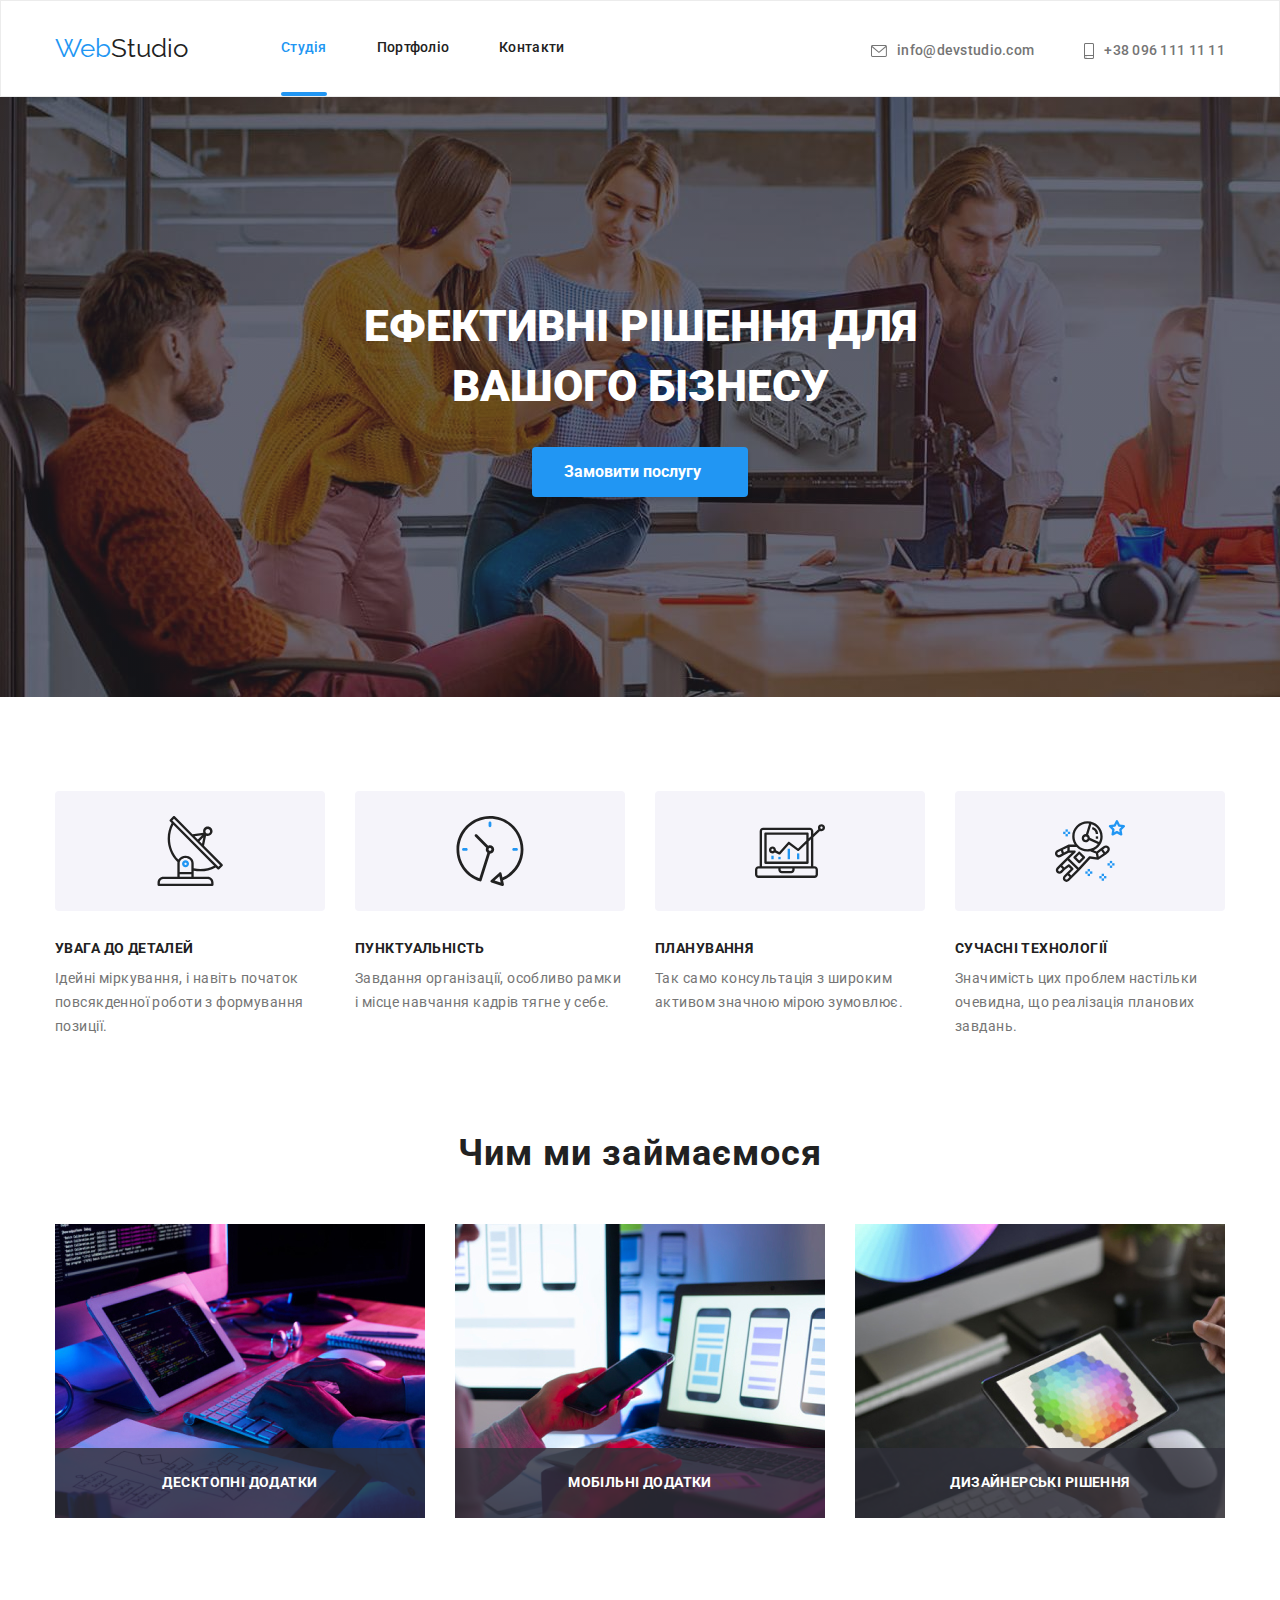
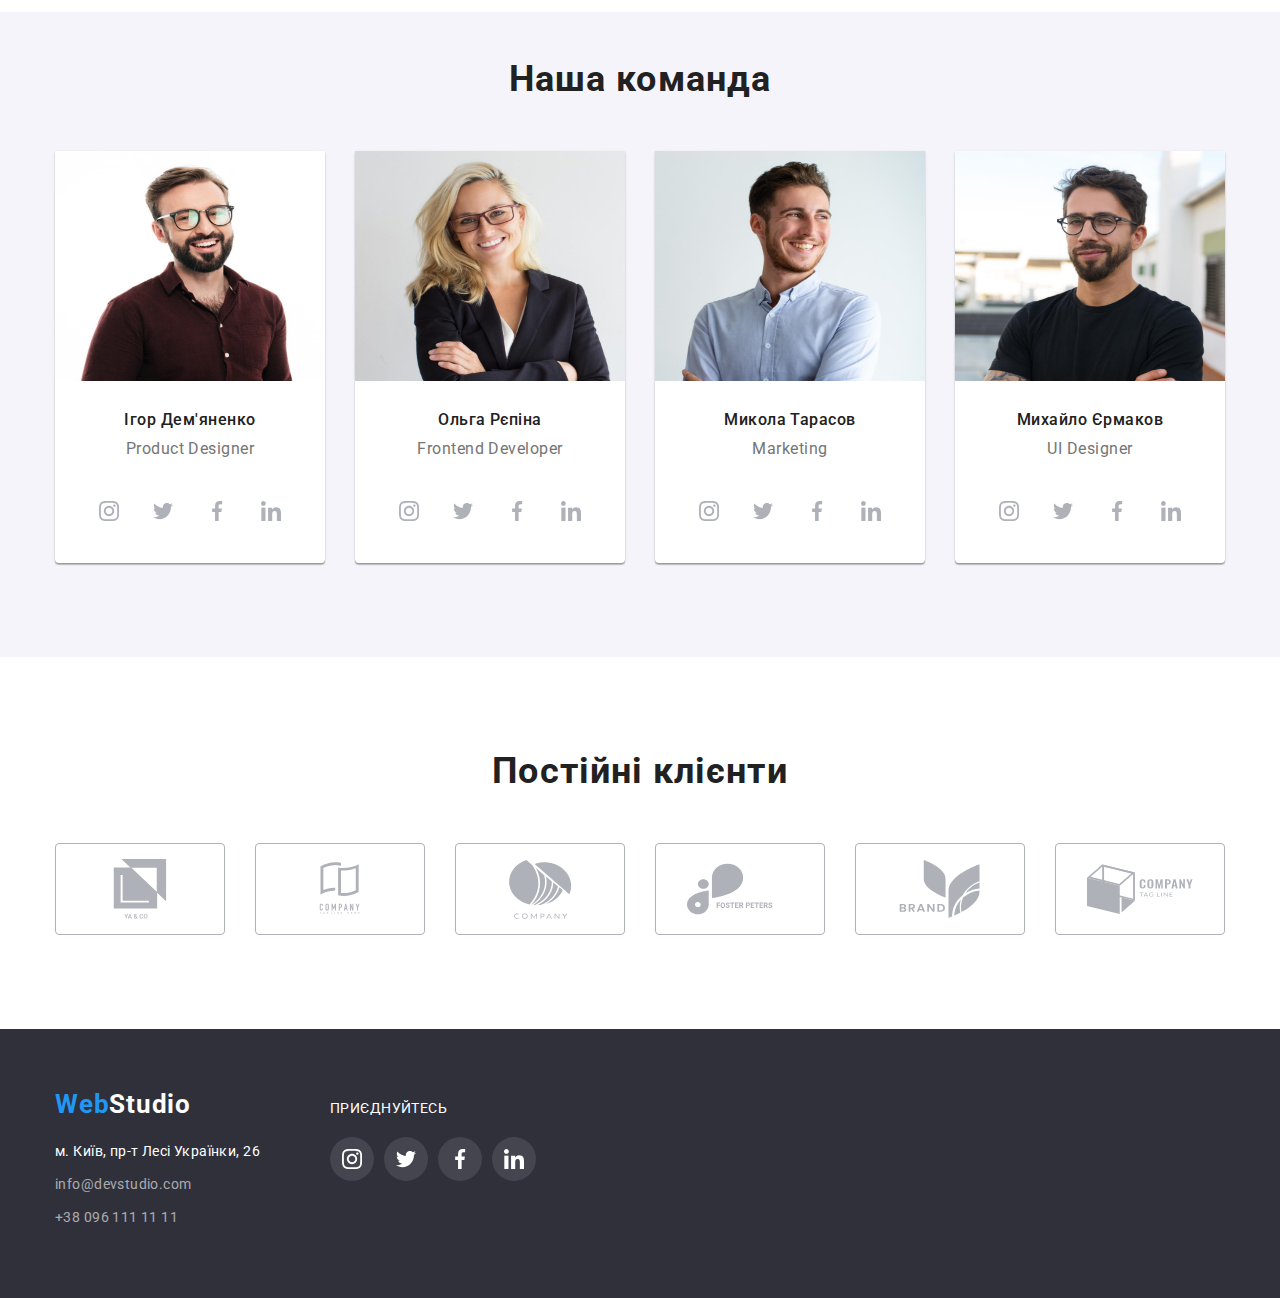
==== index.html @ 18c57424 "зробила початкову розмітку" ====
<!DOCTYPE html>
<html lang="uk">

<head>
    <meta charset="UTF-8">
    <meta http-equiv="X-UA-Compatible" content="IE=edge">
    <meta name="viewport" content="width=device-width, initial-scale=1.0">
    <title>Document</title>
    <link rel="preconnect" href="https://fonts.googleapis.com">
    <link rel="preconnect" href="https://fonts.gstatic.com" crossorigin>
    <link
        href="https://fonts.googleapis.com/css2?family=Montserrat:wght@400;700&family=Raleway:wght@700&family=Roboto:wght@400;500;700;900&display=swap"
        rel="stylesheet">
    <link rel="stylesheet" href="https://cdn.jsdelivr.net/npm/modern-normalize@1.1.0/modern-normalize.min.css">
    <link rel="stylesheet" href="./css/styles.css">
</head>

<body class="body">
    <header class="page-header">
        <div class="container page-header-container">
            <nav class="page-navigation">
                <a href="./index.html" class="logo cursor"><span class="web">Web</span><span
                        class="studio">Studio</span></a>
                <ul class="site-nav list">
                    <li><a href="" class="active">Студія</a></li>
                    <li><a href="./portfolio.html" class="nav-text">Портфоліо</a></li>
                    <li><a href="" class="nav-text">Контакти</a></li>
                </ul>
            </nav>

            <ul class="page-header-contact list">
                <li><a class="mail-header" href="mailto:info@devstudio.com">
                        <svg class="header-mail-icon" width="16" height="12">
                            <use href="./img/icons.svg#icon-envelope"></use>
                        </svg>
                        info@devstudio.com</a></li>
                <li><a class="tel-header" href="tel:+380961111111">
                        <svg class="header-tel-icon" width="10" height="16">
                            <use href="./img/icons.svg#icon-smartphone"></use>
                        </svg>
                        +38 096 111 11 11</a></li>
            </ul>
        </div>
    </header>

    <main>
        <!--Герой-->
        <section class="hero">
            <div class="container">
                <h1 class="hero-title">ЕФЕКТИВНІ РІШЕННЯ ДЛЯ ВАШОГО БІЗНЕСУ</h1>
                <button type="button" data-modal-open class="button-primery cursor">Замовити послугу</button>
            </div>
        </section>

        <!--Наші переваги, опис-->
        <section class="our-power section">
            <div class="container">
                <!--Прихований заголовок наші переваги-->
                <h2 hidden>Наші переваги</h2>
                <ul class="our-power-list list">
                    <li class="our-power-item">
                        <div class="our-power-icon-box">
                            <!--додати флекс та джистіфай і елайн зі значенням центр-->
                            <svg class="our-power-icon-svg" width="70" height="70">
                                <use href="./img/icons.svg#icon-antenna"></use>
                            </svg>
                        </div>
                        <h3 class="our-power-title">УВАГА ДО ДЕТАЛЕЙ</h3>
                        <p class="our-power-text">Ідейні міркування, і навіть початок повсякденної роботи з формування
                            позиції.</p>
                    </li>

                    <li class="our-power-item">
                        <div class="our-power-icon-box">
                            <svg class="our-power-icon-svg" width="70" height="70">
                                <use href="./img/icons.svg#icon-clock"></use>
                            </svg>
                        </div>
                        <h3 class="our-power-title">ПУНКТУАЛЬНІСТЬ</h3>
                        <p class="our-power-text">Завдання організації, особливо рамки і місце навчання кадрів тягне у
                            себе.</p>
                    </li>

                    <li class="our-power-item">
                        <div class="our-power-icon-box">
                            <svg class="our-power-icon-svg" width="70" height="70">
                                <use href="./img/icons.svg#icon-diagram"></use>
                            </svg>
                        </div>
                        <h3 class="our-power-title">ПЛАНУВАННЯ</h3>
                        <p class="our-power-text">Так само консультація з широким активом значною мірою зумовлює.</p>
                    </li>

                    <li class="our-power-item">
                        <div class="our-power-icon-box">
                            <svg class="our-power-icon-svg" width="70" height="70">
                                <use href="./img/icons.svg#icon-astronaut"></use>
                            </svg>
                        </div>
                        <h3 class="our-power-title">СУЧАСНІ ТЕХНОЛОГІЇ</h3>
                        <p class="our-power-text">Значимість цих проблем настільки очевидна, що реалізація планових
                            завдань.</p>
                    </li>
                </ul>
            </div>
        </section>

        <!--Чим ми займаємося-->
        <section class="whot-we-do section ">
            <div class="container">
                <h2 class="whot-we-do-title">Чим ми займаємося</h2>
                <ul class="whot-we-do-list list">

                    <li class="whot-we-do-item">
                        <div class="whot-we-do-overlay-relative">
                            <img src="./img/img-comp.jpg" alt="working-his-desk-office" width="370">
                            <div class="whot-we-do-overlay">
                                <p class="whot-we-do-overlay-text">Десктопні додатки</p>
                            </div>
                        </div>
                    </li>


                    <li class="whot-we-do-item">
                        <div class="whot-we-do-overlay-relative">
                            <img src="./img/img-mobil.jpg" alt="working-interface-mobile-phones" width="370">
                            <div class="whot-we-do-overlay">
                                <p class="whot-we-do-overlay-text">Мобільні додатки</p>
                            </div>
                        </div>
                    </li>

                    <li class="whot-we-do-item">
                        <div class="whot-we-do-overlay-relative">
                            <img src="./img/img-tab.jpg" alt="colour-selection-graphic-tablet" width="370">
                            <div class="whot-we-do-overlay">
                                <p class="whot-we-do-overlay-text">Дизайнерські рішення</p>
                            </div>
                        </div>
                    </li>
                </ul>
            </div>
        </section>

        <!--Наша команда-->
        <section class="our-team section ">
            <div class="container">
                <h2 class="our-team-title">Наша команда</h2>
                <ul class="our-team-list list">
                    <li class="our-team-item">
                        <div class="our-team-border">
                            <img class="our-team-photo" src="./img/ighorD.jpg" alt="Ігор Дем'яненко" width="270"
                                height="260">
                            <h3 class="our-team-name">Ігор Дем'яненко</h3>
                            <p class="our-team-text">Product Designer</p>

                            <ul class="socisl-list list">
                                <li class="social-list-item">
                                    <a href="#" class="social-list-link">
                                        <svg class="social-list-icon" width="20" height="20">
                                            <use href="./img/icons.svg#icon-instagram"></use>
                                        </svg>
                                    </a>
                                </li>

                                <li class="social-list-item">
                                    <a href="#" class="social-list-link">
                                        <svg class="social-list-icon" width="20" height="20">
                                            <use href="./img/icons.svg#icon-twitter"></use>
                                        </svg>
                                    </a>
                                </li>

                                <li class="social-list-item">
                                    <a href="#" class="social-list-link">
                                        <svg class="social-list-icon" width="20" height="20">
                                            <use href="./img/icons.svg#icon-facebook"></use>
                                        </svg>
                                    </a>
                                </li>
                                <li class="social-list-item">
                                    <a href="#" class="social-list-link">
                                        <svg class="social-list-icon" width="20" height="20">
                                            <use href="./img/icons.svg#icon-linkedin"></use>
                                        </svg>
                                    </a>
                                </li>
                            </ul>
                        </div>
                    </li>

                    <li class="our-team-item">
                        <div class="our-team-border">
                            <img class="our-team-photo" src="./img/olgaR.jpg" alt="Ольга Рєпіна" width="270"
                                height="260">
                            <h3 class="our-team-name">Ольга Рєпіна</h3>
                            <p class="our-team-text">Frontend Developer</p>
                            <ul class="socisl-list list">
                                <li class="social-list-item">
                                    <a href="#" class="social-list-link">
                                        <svg class="social-list-icon" width="20" height="20">
                                            <use href="./img/icons.svg#icon-instagram"></use>
                                        </svg>
                                    </a>
                                </li>

                                <li class="social-list-item">
                                    <a href="#" class="social-list-link">
                                        <svg class="social-list-icon" width="20" height="20">
                                            <use href="./img/icons.svg#icon-twitter"></use>
                                        </svg>
                                    </a>
                                </li>

                                <li class="social-list-item">
                                    <a href="#" class="social-list-link">
                                        <svg class="social-list-icon" width="20" height="20">
                                            <use href="./img/icons.svg#icon-facebook"></use>
                                        </svg>
                                    </a>
                                </li>
                                <li class="social-list-item">
                                    <a href="#" class="social-list-link">
                                        <svg class="social-list-icon" width="20" height="20">
                                            <use href="./img/icons.svg#icon-linkedin"></use>
                                        </svg>
                                    </a>
                                </li>
                            </ul>
                        </div>
                    </li>

                    <li class="our-team-item">
                        <div class="our-team-border">
                            <img class="our-team-photo" src="./img/mykolaT.jpg" alt="Микола Тарасов" width="270"
                                height="260">
                            <h3 class="our-team-name">Микола Тарасов</h3>
                            <p class="our-team-text">Marketing</p>
                            <ul class="socisl-list list">
                                <li class="social-list-item">
                                    <a href="#" class="social-list-link">
                                        <svg class="social-list-icon" width="20" height="20">
                                            <use href="./img/icons.svg#icon-instagram"></use>
                                        </svg>
                                    </a>
                                </li>

                                <li class="social-list-item">
                                    <a href="#" class="social-list-link">
                                        <svg class="social-list-icon" width="20" height="20">
                                            <use href="./img/icons.svg#icon-twitter"></use>
                                        </svg>
                                    </a>
                                </li>

                                <li class="social-list-item">
                                    <a href="#" class="social-list-link">
                                        <svg class="social-list-icon" width="20" height="20">
                                            <use href="./img/icons.svg#icon-facebook"></use>
                                        </svg>
                                    </a>
                                </li>
                                <li class="social-list-item">
                                    <a href="#" class="social-list-link">
                                        <svg class="social-list-icon" width="20" height="20">
                                            <use href="./img/icons.svg#icon-linkedin"></use>
                                        </svg>
                                    </a>
                                </li>
                            </ul>
                        </div>
                    </li>

                    <li class="our-team-item">
                        <div class="our-team-border">
                            <img class="our-team-photo" src="./img/mykhayloE.jpg" alt="Михайло Єрмаков" width="270"
                                height="260">
                            <h3 class="our-team-name">Михайло Єрмаков</h3>
                            <p class="our-team-text">UI Designer</p>
                            <ul class="socisl-list list">
                                <li class="social-list-item">
                                    <a href="#" class="social-list-link">
                                        <svg class="social-list-icon" width="20" height="20">
                                            <use href="./img/icons.svg#icon-instagram"></use>
                                        </svg>
                                    </a>
                                </li>

                                <li class="social-list-item">
                                    <a href="#" class="social-list-link">
                                        <svg class="social-list-icon" width="20" height="20">
                                            <use href="./img/icons.svg#icon-twitter"></use>
                                        </svg>
                                    </a>
                                </li>

                                <li class="social-list-item">
                                    <a href="#" class="social-list-link">
                                        <svg class="social-list-icon" width="20" height="20">
                                            <use href="./img/icons.svg#icon-facebook"></use>
                                        </svg>
                                    </a>
                                </li>
                                <li class="social-list-item">
                                    <a href="#" class="social-list-link">
                                        <svg class="social-list-icon" width="20" height="20">
                                            <use href="./img/icons.svg#icon-linkedin"></use>
                                        </svg>
                                    </a>
                                </li>
                            </ul>
                        </div>
                    </li>
                </ul>
            </div>
        </section>

        <!-- Постійні клієнти -->
        <section class="our-client section ">
            <div class="container our-client-container">
                <h2 class="client-title">Постійні клієнти</h2>
                <ul class="client-list list">

                    <li class="client-list-link">

                        <a href="#" class="client-link">
                            <svg class="client-icon" width="106" height="60">
                                <use href="./img/icons.svg#icon-company-one"></use>
                            </svg>
                        </a>

                    </li>

                    <li class="client-list-link">

                        <a href="#" class="client-link">
                            <svg class="client-icon" width="106" height="60">
                                <use href="./img/icons.svg#icon-company-two"></use>
                            </svg>
                        </a>

                    </li>

                    <li class="client-list-link">

                        <a href="#" class="client-link">
                            <svg class="client-icon" width="106" height="60">
                                <use href="./img/icons.svg#icon-company-three"></use>
                            </svg>
                        </a>

                    </li>

                    <li class="client-list-link">

                        <a href="#" class="client-link">
                            <svg class="client-icon" width="106" height="60">
                                <use href="./img/icons.svg#icon-company-four"></use>
                            </svg>
                        </a>

                    </li>

                    <li class="client-list-link">

                        <a href="#" class="client-link">
                            <svg class="client-icon" width="106" height="60">
                                <use href="./img/icons.svg#icon-company-five"></use>
                            </svg>
                        </a>

                    </li>

                    <li class="client-list-link">

                        <a href="#" class="client-link">
                            <svg class="client-icon" width="106" height="60">
                                <use href="./img/icons.svg#icon-company-six"></use>
                            </svg>
                        </a>

                    </li>

                </ul>

            </div>
        </section>
    </main>


    <footer class="footer">
        <div class="footer-space container">
            <div class="footer-container">
                <a href="./index.html" class="logo-footer"><span class="web-footer">Web</span><span
                        class="studio-footer">Studio</span></a>
                <address class="address">
                    <ul class="list">
                        <li class="address-space"><a href="map" target="_blank" rel="noopener noreferrer"
                                class="white-address">м. Київ, пр-т Лесі
                                Українки, 26</a></li>
                        <li class="address-space"><a href="mailto:info@devstudio.com"
                                class="white-cont">info@devstudio.com</a></li>
                        <li class="address-space"><a href="tel:+380961111111" class="white-cont">+38 096 111 11 11</a>
                        </li>
                    </ul>
                </address>
            </div>

            <div class="footer-social-list-icon">
                <h2 class="footer-social-list-title">ПРИЄДНУЙТЕСЬ</h2>
                <ul class="socisl-list list">
                    <li class="social-list-item">
                        <a href="#" class="footer-social-list-link">
                            <svg class="footer-social-icon" width="20" height="20">
                                <use href="./img/icons.svg#icon-instagram"></use>
                            </svg>
                        </a>
                    </li>

                    <li class="social-list-item">
                        <a href="#" class="footer-social-list-link">
                            <svg class="footer-social-icon" width="20" height="20">
                                <use href="./img/icons.svg#icon-twitter"></use>
                            </svg>
                        </a>
                    </li>

                    <li class="social-list-item">
                        <a href="#" class="footer-social-list-link">
                            <svg class="footer-social-icon" width="20" height="20">
                                <use href="./img/icons.svg#icon-facebook"></use>
                            </svg>
                        </a>
                    </li>
                    <li class="social-list-item">
                        <a href="#" class="footer-social-list-link">
                            <svg class="footer-social-icon" width="20" height="20">
                                <use href="./img/icons.svg#icon-linkedin"></use>
                            </svg>
                        </a>
                    </li>
                </ul>
            </div>
        </div>
    </footer>

    <div class="backdrop is-hidden" data-modal>
        <div class="modal">
            <button type="button" class="modal-close-btn" data-modal-close>
                <svg class="modal-close-icon" width="18" height="18">
                    <use href="./img/icons.svg#icon-close"></use>
                </svg>
            </button>
        </div>
    </div>


    <script src="./js/modal.js"></script>

</body>
</html>
---- css/styles.css ----
:root {
    --primary-text-color: #212121;
    --title-text-color: #757575;
    --accent-color: #2196F3;
    --white-text: #FFFFFF;
    --white-fog: rgba(255, 255, 255, 0.6);
    --button-background: #F5F4FA;
}

.body {
    font-family: 'Roboto', 'Verdana', 'Geneva', 'Tahoma', sans-serif;
    color: var(--primary-text-color);
    margin: 0;
}

/* ======== обнулення ======== */
.link {
    text-decoration: none;
}

.list {
    list-style-type: none;
}

.visually-hidden {
    position: absolute;
    width: 1px;
    height: 1px;
    margin: -1px;
    border: 0;
    padding: 0;
    white-space: nowrap;
    clip-path: inset(100%);
    clip: rect(0 0 0 0);
    overflow: hidden;
}

h1,
h2,
h3,
h4,
h5,
h6,
p {
    margin-top: 0;
    margin-bottom: 0;
}

ul,
ol {
    margin-top: 0;
    margin-bottom: 0;
    padding-left: 0;
}

img {
    display: block;
}

button {
    cursor: pointer;
}

.section {
    padding-top: 94px;
    padding-bottom: 94px;
}

.container {
    width: 1200px;
    padding-left: 15px;
    padding-right: 15px;
    margin-left: auto;
    margin-right: auto;
}


/* ============ ШАПКА, header ============*/

.page-header {
    padding-top: 32px;
    padding-bottom: 32px;
    border: 1px solid #ECECEC
}

.page-header-container {
    display: flex;
    align-items: baseline;
    gap: 30px;
    flex-wrap: wrap;
    flex-basis: calc((100% - 2 * 30) / 3);
}

.page-navigation {
    display: flex;
    align-items: center;
    column-gap: 93px;
}


.logo {
    color: #2196F3;
    font-family: Raleway, bold;
    font-size: 26px;
    line-height: 1.19;
    text-decoration: none;
}

.web {
    color: #2196F3;
}

.studio {
    color: #212121;
}

.site-nav {
    display: flex;
    color: aqua;
    font-style: normal;
    text-decoration: none;
    font-weight: 500;
    font-size: 14px;
    line-height: 1.14;
    letter-spacing: 0.02em;
    column-gap: 50px;
}


.nav-text {
    color: var(--primary-text-color);
    font-style: normal;
    text-decoration: none;
    font-weight: 500;
    font-size: 14px;
    line-height: 1.14;
    letter-spacing: 0.02em;

    transition-property: color;
    transition-duration: 250ms;
    transition-timing-function: cubic-bezier(0.4, 0, 0.2, 1);
    transition-delay: 250ms;
}

.active {
    display: block;
    position: relative;
    color: var(--accent-color);
    font-style: normal;
    text-decoration: none;
    font-weight: 500;
    font-size: 14px;
    line-height: 1.14;
    letter-spacing: 0.02em;
}

.active::after {
    content: '';
    position: absolute;
    display: block;
    width: 100%;
    height: 4px;
    background-color: var(--accent-color);
    border-radius: 2px;
    top: 52px;
    left: 0px;
}

.nav-text:hover {
    color: var(--accent-color);
}

.nav-text:focus {
    color: var(--accent-color);
}

.page-header-contact {
    display: flex;
    align-items: center;
    margin-left: auto;
}

.header-mail-icon {
    fill: #757575;
    margin-right: 10px;

    transition-property: fill;
    transition-duration: 250ms;
    transition-timing-function: cubic-bezier(0.4, 0, 0.2, 1);
    transition-delay: 250ms;
}

.mail-header:hover .header-mail-icon {
    fill: var(--accent-color);
    color: var(--accent-color);
}

.mail-header:focus .header-mail-icon {
    fill: var(--accent-color);
    color: var(--accent-color);
}

.mail-header {
    display: flex;
    justify-content: center;
    align-items: center;
    color: var(--title-text-color);
    text-align: center;
    font-style: normal;
    text-decoration: none;
    font-weight: 500;
    font-size: 14px;
    line-height: 1.14;
    letter-spacing: 0.02em;
    margin-right: 50px;

    transition-property: color;
    transition-duration: 250ms;
    transition-timing-function: cubic-bezier(0.4, 0, 0.2, 1);
    transition-delay: 250ms;
}

.mail-header:hover {
    color: var(--accent-color);
}

.mail-header:focus {
    color: var(--accent-color);
}

.header-tel-icon {
    fill: #757575;
    margin-right: 10px;

    transition-property: fill;
    transition-duration: 250ms;
    transition-timing-function: cubic-bezier(0.4, 0, 0.2, 1);
    transition-delay: 250ms;
}

.tel-header:hover .header-tel-icon {
    fill: var(--accent-color);
    color: var(--accent-color);
}

.tel-header:focus .header-tel-icon {
    fill: var(--accent-color);
    color: var(--accent-color);
}

.header-tel-icon:hover {
    fill: var(--accent-color);
}

.header-tel-icon:focus {
    fill: var(--accent-color);
}

.tel-header {
    display: flex;
    justify-content: center;
    align-items: center;
    color: var(--title-text-color);
    font-style: normal;
    text-decoration: none;
    font-weight: 500;
    font-size: 14px;
    line-height: 1.14;
    letter-spacing: 0.02em;

    transition-property: color;
    transition-duration: 250ms;
    transition-timing-function: cubic-bezier(0.4, 0, 0.2, 1);
    transition-delay: 250ms;
}

.tel-header:hover {
    color: var(--accent-color);
}

.tel-header:focus {
    color: var(--accent-color);
}

.cursor {
    cursor: pointer;
}

/*============ ГЕРОЙ ============*/

.hero {
    background-color: #C4C4C4;
    background-image: linear-gradient(rgba(47, 48, 58, 0.4), rgba(47, 48, 58, 0.4)), url(../img/hero-img.jpg);
    background-repeat: no-repeat;
    background-size: cover;
    max-width: 1600px;
    height: 600px;
    margin: 0 auto;
    padding-top: 200px;
    padding-bottom: 200px;
}

.hero-title {
    width: 696px;
    margin-left: auto;
    margin-right: auto;
    margin-bottom: 30px;
    font-weight: 900;
    font-size: 44px;
    line-height: 1.36;
    text-align: center;
    color: #FFFFFF;
}

.button-primery {
    font-family: 'Roboto';
    font-style: normal;
    font-weight: 700;
    font-size: 16px;
    line-height: 1.87;
    display: flex;
    align-items: center;
    text-align: center;
    min-width: 216px;
    margin: 0 auto;
    padding: 10px 32px;
    border-radius: 4px;
    border: none;
    color: #FFFFFF;
    background: #2196F3;
    box-shadow: 0px 4px 4px rgba(0, 0, 0, 0.15);


    transition-property: background;
    transition-duration: 250ms;
    transition-timing-function: cubic-bezier(0.4, 0, 0.2, 1);
    transition-delay: 250ms;
}

.button-primery:hover {
    color: #FFFFFF;
    background: #188CE8;
}

.button-primery:focus {
    color: #FFFFFF;
    background: #188CE8;
}

/*============ НАШІ ПЕРЕВАГИ ============*/
.our-power {
    padding-bottom: 47px;
}

.our-power-list {
    display: flex;
    column-gap: 30px;
    /* flex-wrap: wrap;*/
}

.our-power-item {
    flex-basis: calc((100% - 3 * 30) / 4);
}

.our-power-icon-box {
    display: flex;
    width: 270px;
    height: 120px;
    background: #F5F4FA;
    border-radius: 4px;
    justify-content: center;
    align-items: center;
}

.our-power-title {
    font-weight: 700;
    font-size: 14px;
    line-height: 1.14;
    letter-spacing: 0.03em;
    text-transform: uppercase;
    color: var(--primary-text-color);
    margin-top: 30px;
    margin-bottom: 10px;
}

.our-power-text {
    color: var(--title-text-color);
    font-weight: 400;
    font-size: 14px;
    line-height: 1.71;
    letter-spacing: 0.03em;
}


/* ============ WHOT-WE-DO ============*/
.whot-we-do {
    padding-top: 47px;
}

.h2 {
    font-weight: 700;
    font-size: 36px;
    line-height: 1.16;
    text-align: center;
    letter-spacing: 0.03em;
}

.h3 {
    font-weight: 500;
    font-size: 14px;
    line-height: 1.14;
    letter-spacing: 0.03em;
    text-transform: uppercase;
}

.whot-we-do-title {
    font-weight: 700;
    font-size: 36px;
    line-height: 1.16;
    text-align: center;
    letter-spacing: 0.03em;
    margin-bottom: 50px;
    color: var(--primary-text-color);
}

.whot-we-do-list {
    display: flex;
    column-gap: 30px;
}

.whot-we-do-item {
    flex-basis: calc((100% - 2 * 30) / 3);
}

.whot-we-do-overlay-relative {
    position: relative;
}

.whot-we-do-overlay {
    position: absolute;
    height: 70px;
    width: 370px;
    bottom: 0;
    left: 0;
    background: rgba(47, 48, 58, 0.8);
}

.whot-we-do-overlay-text {
    font-weight: 700;
    font-size: 14px;
    line-height: 1.14;
    text-align: center;
    letter-spacing: 0.03em;
    text-transform: uppercase;
    color: #FFFFFF;
    padding-top: 27px;
}

/*============ НАША КОМАНДА ============*/

.our-team {
    background: #F5F4FA;
    padding-top: 47px;
}

.our-team-title {
    font-weight: 700;
    font-size: 36px;
    line-height: 1.16;
    text-align: center;
    letter-spacing: 0.03em;
    color: var(--primary-text-color);
    margin-bottom: 50px;
}

.our-team-list {
    display: flex;
    column-gap: 30px;
}

.our-team-item {
    flex-basis: calc((100% - 3 * 30) /4);
}

.our-team-photo {
    padding-bottom: 30px;
}

.our-team-name {
    font-weight: 500;
    font-size: 16px;
    line-height: 1.18;
    text-align: center;
    letter-spacing: 0.03em;
    color: var(--primary-text-color);
    margin-bottom: 10px;
}

.our-team-text {
    font-weight: 400;
    font-size: 16px;
    line-height: 1.18;
    letter-spacing: 0.03em;
    text-align: center;
    color: var(--title-text-color);
    margin-bottom: 30px;
}


.our-team-border {
    background-color: #FFFFFF;
    box-shadow: 0px 1px 3px rgba(0, 0, 0, 0.12), 0px 1px 1px rgba(0, 0, 0, 0.14), 0px 2px 1px rgba(0, 0, 0, 0.2);
    border-radius: 0px 0px 4px 4px;
}

.socisl-list {
    display: flex;
    justify-content: center;
    column-gap: 10px;
    padding-bottom: 30px;
}

.social-list-link {
    display: flex;
    justify-content: center;
    align-items: center;
    width: 44px;
    height: 44px;
    border-radius: 50%;
    background: #FFFFFF;

    transition-property: background, fill;
    transition-duration: 250ms;
    transition-timing-function: cubic-bezier(0.4, 0, 0.2, 1);
    transition-delay: 250ms;
}

.social-list-icon {
    fill: #AFB1B8;

    transition-property: fill;
    transition-duration: 250ms;
    transition-timing-function: cubic-bezier(0.4, 0, 0.2, 1);
    transition-delay: 250ms;
}

.social-list-link:hover {
    background: #2196F3;
}

.social-list-link:focus {
    background: #2196F3;
}

.social-list-link:hover .social-list-icon {
    fill: #FFFFFF;
}

.social-list-link:focus .social-list-icon {
    fill: #FFFFFF;
}



/* ============ Постійні клієнти ============*/

.client-title {
    font-weight: 700;
    font-size: 36px;
    line-height: 1.16;
    text-align: center;
    letter-spacing: 0.03em;
    color: var(--primary-text-color);
    margin-bottom: 50px;
}

.client-list {
    display: flex;
    box-sizing: border-box;
    column-gap: 30px;
}

.client-link {
    display: flex;
    width: 170px;
    height: 92px;
    justify-content: center;
    align-items: center;
    border: 1px solid #AFB1B8;
    border-radius: 4px;

    transition-property: fill, border;
    transition-duration: 250ms;
    transition-timing-function: cubic-bezier(0.4, 0, 0.2, 1);
    transition-delay: 250ms;
}

.client-icon {
    fill: #AFB1B8;

    transition-property: fill;
    transition-duration: 250ms;
    transition-timing-function: cubic-bezier(0.4, 0, 0.2, 1);
    transition-delay: 250ms;
}

.client-link:hover .client-icon {
    fill: #2196F3;
}

.client-link:focus .client-icon {
    fill: #2196F3;
}

.client-link:hover {
    border: 1px solid #2196F3;
}

.client-link:focus {
    border: 1px solid #2196F3;
}


/*============FILTER в ПОРТФОЛІО============*/

.filter {
    padding-bottom: 47px;
}

.site-filter {
    margin-bottom: 50px;
    display: flex;
    column-gap: 8px;
    align-self: center;
    flex-basis: calc((100% - 4 * 8) / 5);
    justify-content: center;
}

/* .site-filter-item {
} */

.button-secondary {
    color: var(--primary-text-color);
    background: var(--button-background);
    font-weight: 500;
    font-size: 16px;
    line-height: 1.62;
    text-align: center;
    letter-spacing: 0.03em;
    display: block;
    min-width: 74px;
    padding-top: 6px;
    padding-bottom: 6px;
    padding-left: 22px;
    padding-right: 22px;
    border-radius: 4px;
    border: none;

    transition-property: color, background, box-shadow;
    transition-duration: 250ms;
    transition-timing-function: cubic-bezier(0.4, 0, 0.2, 1);
    transition-delay: 250ms;
}

.button-secondary:hover {
    color: #FFFFFF;
    background: #2196F3;
    box-shadow: 0px 3px 1px rgba(0, 0, 0, 0.1), 0px 1px 2px rgba(0, 0, 0, 0.08), 0px 2px 2px rgba(0, 0, 0, 0.12);
}

.button-secondary:focus {
    color: #FFFFFF;
    background: #2196F3;
    box-shadow: 0px 3px 1px rgba(0, 0, 0, 0.1), 0px 1px 2px rgba(0, 0, 0, 0.08), 0px 2px 2px rgba(0, 0, 0, 0.12);
}

/* ============WORK Портфоліо============*/
.work {
    display: flex;
    column-gap: 30px;
    flex-wrap: wrap;
    row-gap: 30px;
}

.work-item {
    flex-basis: calc((100% - 2 * 30) / 3);

    transition-property: box-shadow, transform;
    transition-duration: 250ms;
    transition-timing-function: cubic-bezier(0.4, 0, 0.2, 1);
    transition-delay: 250ms;
}


.work-item:hover {
    box-shadow: 0px 1px 1px rgba(0, 0, 0, 0.12), 0px 4px 4px rgba(0, 0, 0, 0.06), 1px 4px 6px rgba(0, 0, 0, 0.16);
}

.work-photo {
    margin-bottom: 0px;
}

.work-border {
    box-sizing: border-box;
    background: #FFFFFF;
    border: 1px solid #EEEEEE;
    border-top: none;
    padding-top: 20px;
    padding-bottom: 20px;
    padding-right: 24px;
    padding-left: 24px;
}

.work-title {
    font-weight: 700;
    font-size: 18px;
    line-height: 2;
    letter-spacing: 0.06em;
    margin-bottom: 4px;
    color: var(--primary-text-color);
}

.work-text {
    font-weight: 400;
    font-size: 16px;
    line-height: 1.88;
    letter-spacing: 0.03em;
    color: var(--title-text-color);
}

/* ============= МОДАЛЬНІ ВІКНА =============*/

.work-thumb {
    position: relative;
    overflow: hidden;
}

.work-overlay {
    position: absolute;
    height: 100%;
    width: 100%;
    top: 0;
    left: 0;
    background: rgba(33, 150, 243, 0.9);
    color: #FFFFFF;
    font-weight: 400;
    font-size: 18px;
    line-height: 1.56;
    letter-spacing: 0.03em;
    padding: 63px 24px;
    transform: translateY(100%);

    transition-property: transform;
    transition-duration: 250ms;
    transition-timing-function: cubic-bezier(0.4, 0, 0.2, 1);
    transition-delay: 250ms;
}

.project-link:hover .work-overlay {
    transform: translateY(0%);
}

.project-link:focus .work-overlay {
    transform: translateY(0%);
}


.work-overlay-text {}

/* ============ Футер ============*/

.footer {
    background: #2F303A;
    text-decoration: none;
    padding-top: 60px;
    padding-bottom: 60px;
}

.logo-footer {
    text-decoration: none;
}

.web-footer {
    color: #2196F3;
    font-weight: 700;
    font-size: 26px;
    line-height: 1.19;
    letter-spacing: 0.03em;
}

.studio-footer {
    color: #FFFFFF;
    font-weight: 700;
    font-size: 26px;
    line-height: 1.19;
    letter-spacing: 0.03em;
}

.address {
    font-style: normal;
    text-decoration: none;
    padding-top: 20px;

}

.address-space {
    margin-bottom: 9px;
}

.white-address {
    color: var(--white-text);
    font-family: 'Roboto';
    font-style: normal;
    font-weight: 400;
    font-size: 14px;
    line-height: 1.71;
    letter-spacing: 0.03em;
    text-decoration: none;

    transition-property: color;
    transition-duration: 250ms;
    transition-timing-function: cubic-bezier(0.4, 0, 0.2, 1);
    transition-delay: 250ms;
}

.white-address:hover {
    color: var(--accent-color);
}

.white-address:focus {
    color: var(--accent-color);
}

.white-cont {
    color: var(--white-fog);
    font-family: 'Roboto';
    font-style: normal;
    font-weight: 400;
    font-size: 14px;
    line-height: 1.71;
    letter-spacing: 0.03em;
    text-decoration: none;
    transition-property: color, transform;
    transition-duration: 250ms;
    transition-timing-function: cubic-bezier(0.4, 0, 0.2, 1);
    transition-delay: 250ms;
}

.white-cont:hover {
    color: var(--accent-color);
}

.white-cont:focus {
    color: var(--accent-color);
}

.footer-space {
    display: flex;
    align-items: baseline;
}

.footer-social-list-icon {
    display: block;
    align-items: center;
    margin-left: 70px;
}

.footer-social-list-title {
    font-family: 'Roboto';
    font-style: normal;
    font-weight: 400;
    font-size: 14px;
    line-height: 1.14;
    letter-spacing: 0.03em;
    text-decoration: none;
    color: #FFFFFF;
    margin-bottom: 20px;
}

.footer-social-list-link {
    display: flex;
    justify-content: center;
    align-items: center;
    width: 44px;
    height: 44px;
    border-radius: 50%;
    background: rgba(255, 255, 255, 0.1);

    transition-property: background, transform;
    transition-duration: 250ms;
    transition-timing-function: cubic-bezier(0.4, 0, 0.2, 1);
    transition-delay: 250ms;
}

.footer-social-list-link:hover {
    background: #2196F3;
}

.footer-social-list-link:focus {
    background: #2196F3;
}

.footer-social-icon {
    fill: #FFFFFF;
}

/*========МОДАЛЬНЕ ВІКНО=========*/
.backdrop {
    position: fixed;
    top: 0;
    left: 0;
    width: 100%;
    height: 100%;
    z-index: 1000;
    background: rgba(0, 0, 0, 0.2);
    transition: opacity 250ms cubic-bezier(0.4, 0, 0.2, 1), visibility 250ms cubic-bezier(0.4, 0, 0.2, 1);
}

.backdrop.is-hidden {
    opacity: 0;
    visibility: hidden;
    pointer-events: none;
}

.modal {
    position: absolute;
    width: 528px;
    height: 581px;
    left: 50%;
    top: 50%;
    transform: translate(-50%, -50%) scale(1);

    background: #FFFFFF;
    box-shadow: 0px 1px 3px rgba(0, 0, 0, 0.12), 0px 1px 1px rgba(0, 0, 0, 0.14), 0px 2px 1px rgba(0, 0, 0, 0.2);
    border-radius: 4px;

    transition-property: transform;
    transition-duration: 250ms;
    transition-timing-function: cubic-bezier(0.4, 0, 0.2, 1);
}

.backdrop.is-hidden .modal {
    transform: translate(-50%, -50%) scale(0);
}

.modal-close-btn {
    position: absolute;
    top: 8px;
    right: 8px;
    display: flex;
    justify-content: center;
    align-items: center;
    width: 40px;
    height: 40px;
    border-radius: 50%;
    background-color: transparent;
    border: 1px solid #cccccc;
    padding: 0;
}

.modal-close-icon {
    fill: #000000;
}
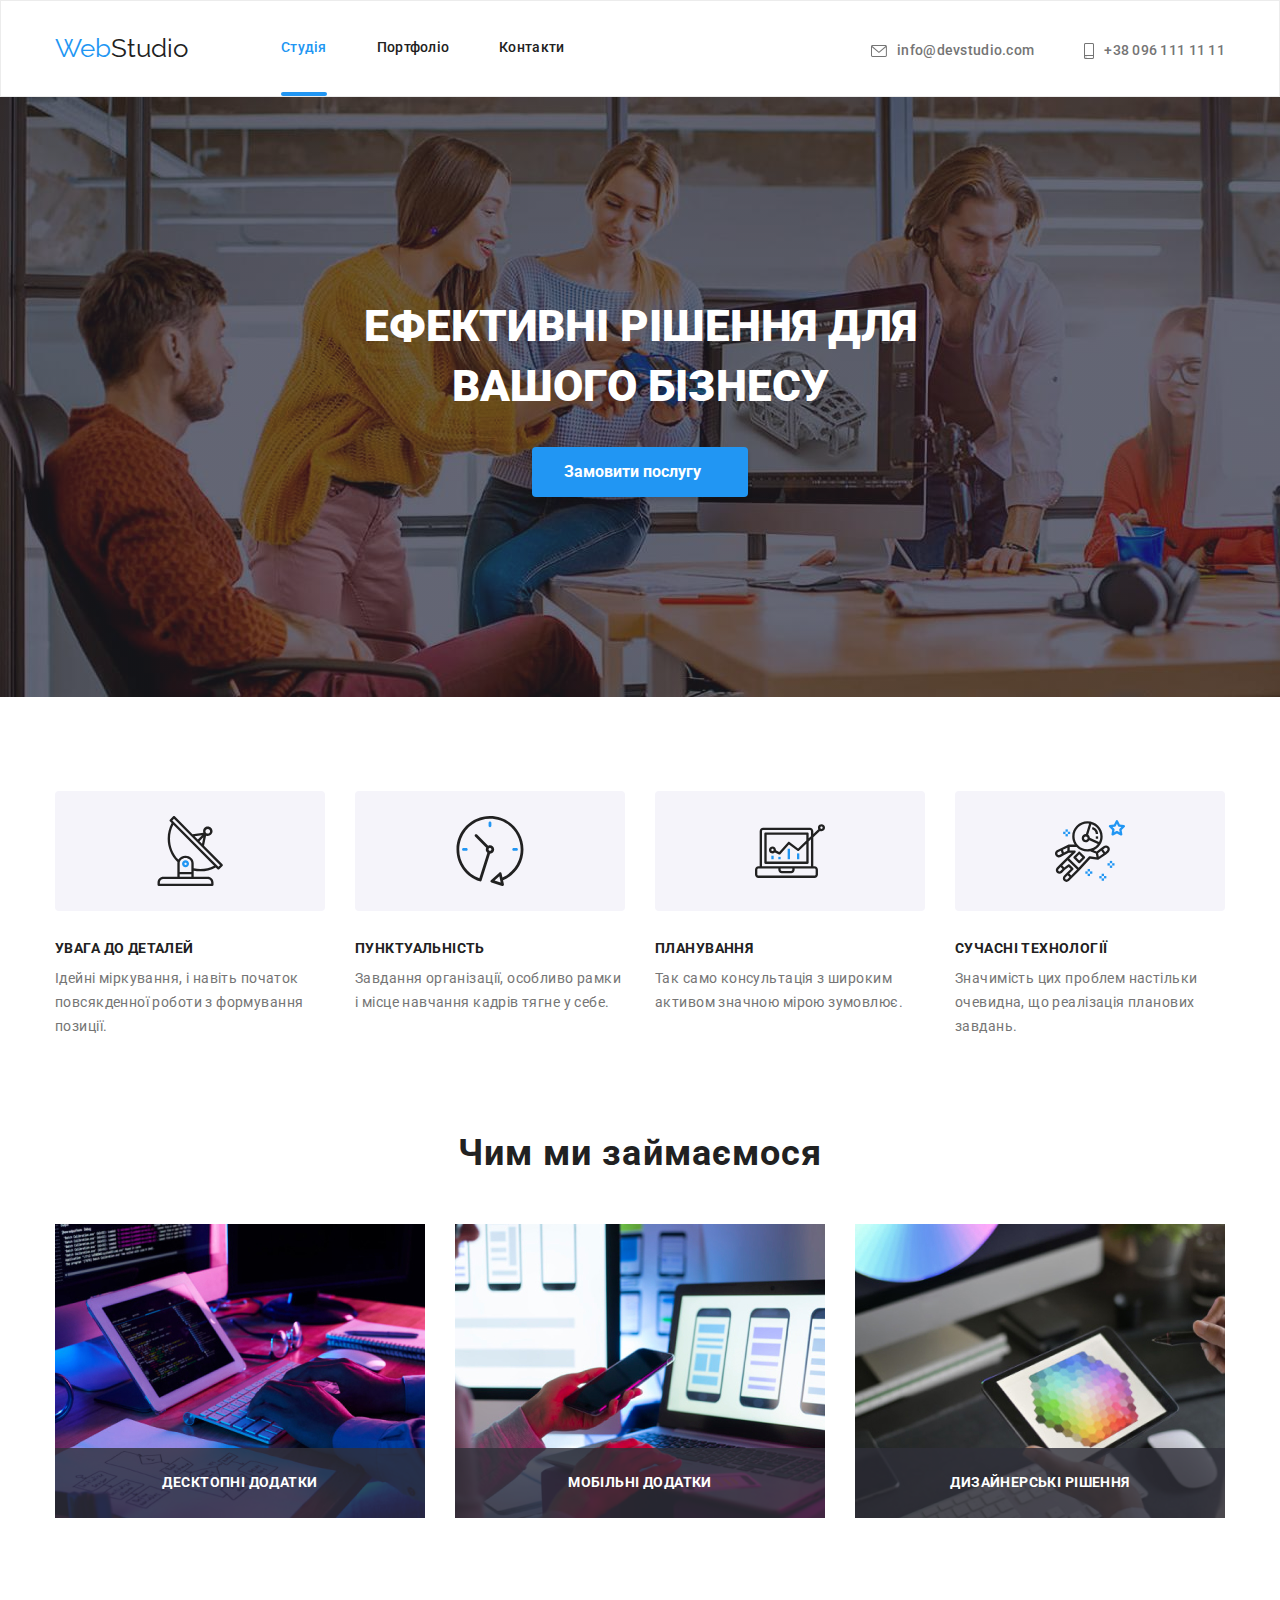
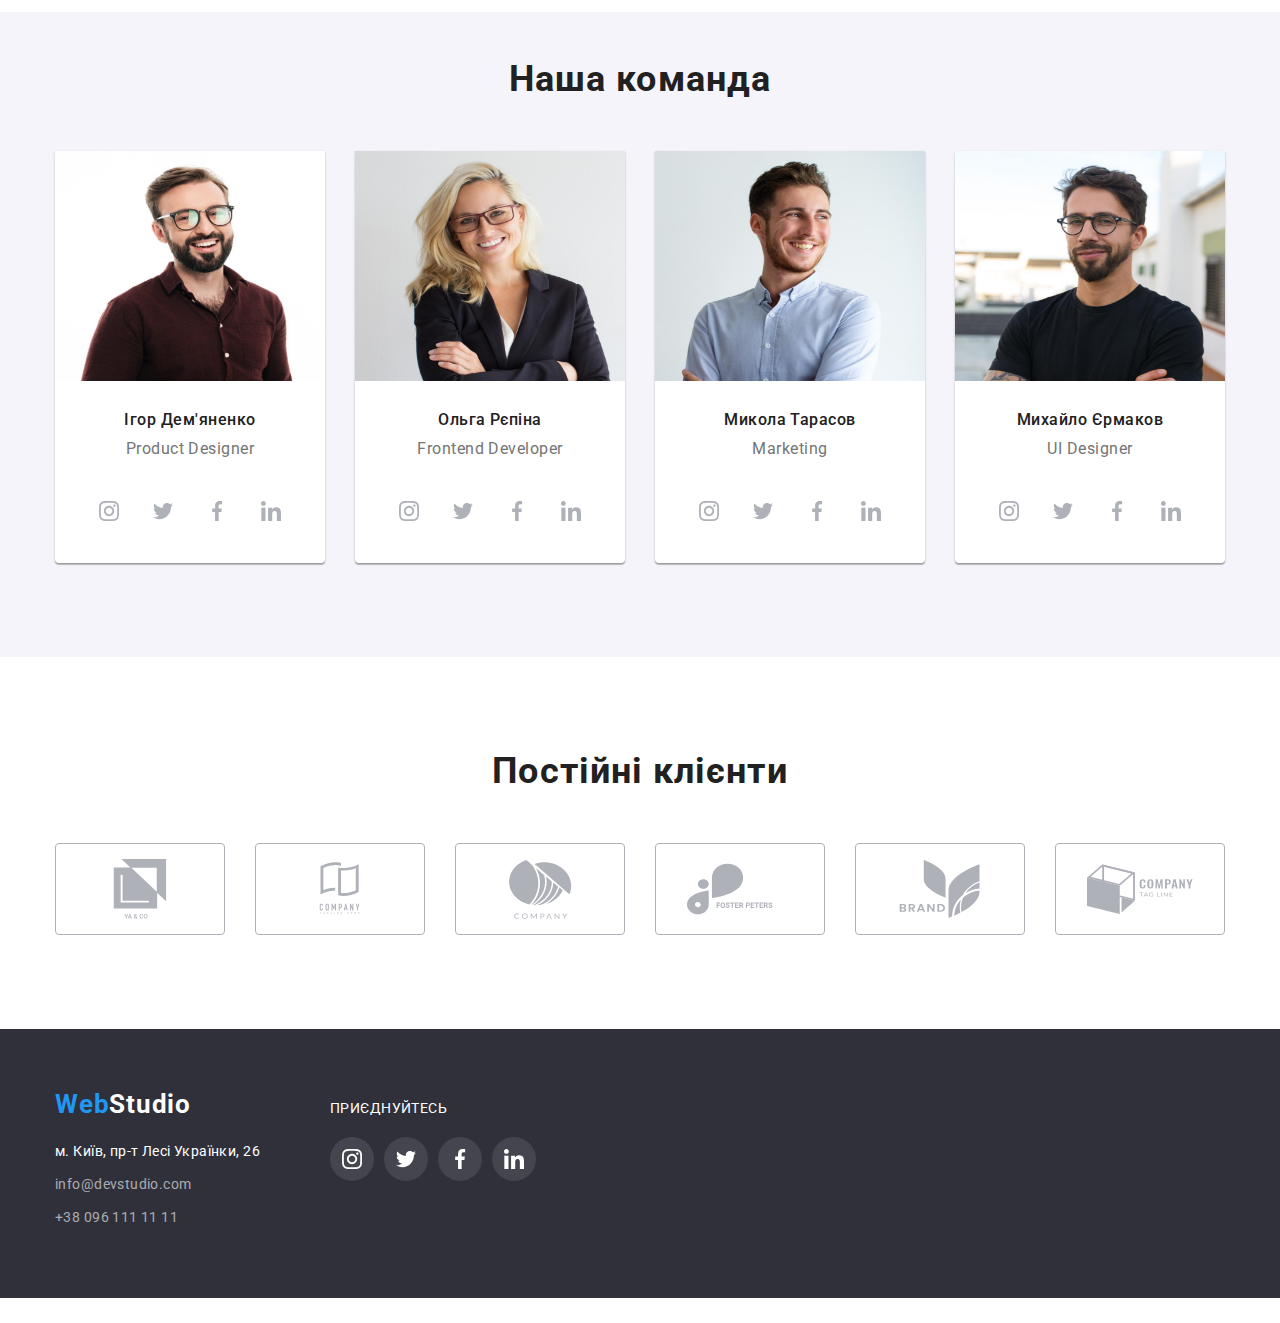
==== commit 158aec20: "form" ====
--- a/index.html
+++ b/index.html
@@ -16,6 +16,7 @@
 </head>
 
 <body class="body">
+
     <header class="page-header">
         <div class="container page-header-container">
             <nav class="page-navigation">
@@ -451,11 +452,97 @@
                     <use href="./img/icons.svg#icon-close"></use>
                 </svg>
             </button>
-        </div>
-    </div>
+
+<!-- ФОРМА ДЛЯ ЗАПОВнЕННЯ-->
+<p class="modal-caption">Залиште свої дані, ми вам передзвонимо</p>
+<form class="modal-form">
+    <label class="modal-form-field">
+    <span class="modal-form-field-desc">Імʼя*</span>
+    <span class="modal-form-input-wrapper">
+    <input 
+    name="user_name"
+    type="text" 
+    class="modal-form-input" 
+    placeholder="Ім'я"
+    required
+    pattern="[a-zA-Zа-яА-ЯіІїЇ]+"
+    />
+    <svg class="modal-form-icon" width="18" height="18">
+        <use href="./img/icons.svg#icon-person-black"></use>
+    </svg>
+    </span>
+    </label>
+
+
+    <label class="modal-form-field">
+    <span class="modal-form-field-desc">Телефон</span>
+    <span class="modal-form-input-wrapper">
+    <input 
+    name="user_phone_number" 
+    type="tel" 
+    class="modal-form-input" 
+    placeholder="096-000-11-22"
+    pattern="[0-9]{3}-[0-9]{3}-[0-9]{2}-[0-9]{2}" 
+    title="xxx-xxx-xx-xx" 
+    required 
+    />
+    <svg class="modal-form-icon" width="18" height="18">
+        <use href="./img/icons.svg#icon-tel-modal"></use>
+    </svg>
+    </span>
+    </label>
+
+
+    <label class="modal-form-field">
+    <span class="modal-form-field-desc">Пошта</span>
+    <span class="modal-form-input-wrapper">
+    <input 
+    type="text"
+    name="user_mail"  
+    class="modal-form-input"
+    required 
+    placeholder="kit@i.ua"
+    pattern="[email regex]" 
+    />
+    <svg class="modal-form-icon" width="18" height="18">
+        <use href="./img/icons.svg#icon-email-modal"></use>
+    </svg>
+    </span>
+    </label>
+
+    <label class="modal-form-field">
+    <span class="modal-form-field-desc">Коментар</span>
+    <textarea 
+    name="user_message" 
+    class="modal-form-message" 
+    placeholder="Введіть текст">
+    </textarea>
+    </label>
+
+    <label class="modal-form-check-wrapper">
+    <input 
+    name="user_policy" 
+    type="checkbox" 
+    class="modal-form-check visually-hidden" 
+    />
+    <svg class="modal-form-own-check" width="11" height="8">
+    <use class="modal-form-own-check-icon" href="./img/icons.svg#icon-Vector"></use>
+    </svg>
+    Погоджуюся з розсилкою та приймаю&nbsp;<a href="">Умови договору</a>
+    </label>
+
+    <button type="submit" class="modal-form-btn">Відправити</button>
+</form>
+</div>
+</div>
+
 
 
     <script src="./js/modal.js"></script>
 
 </body>
-</html>+</html>
+
+<svg class="social-list-icon" width="20" height="20">
+    
+</svg>--- a/css/styles.css
+++ b/css/styles.css
@@ -939,9 +939,9 @@
     transition-timing-function: cubic-bezier(0.4, 0, 0.2, 1);
 }
 
-.backdrop.is-hidden .modal {
+/*.backdrop.is-hidden .modal {
     transform: translate(-50%, -50%) scale(0);
-}
+}*/
 
 .modal-close-btn {
     position: absolute;
@@ -960,4 +960,138 @@
 
 .modal-close-icon {
     fill: #000000;
+}
+
+/*=========ФОРМА=======*/
+.modal-caption {
+    font-weight: 700;
+    font-size: 20px;
+    line-height: 1.15;
+    text-align: center;
+    letter-spacing: 0.03em;
+    color: #212121;
+    margin-bottom: 12px;
+    padding-top: 40px;
+}
+
+.modal-form {
+    display: flex;
+    flex-direction: column;
+    row-gap: 28px;
+}
+
+.modal-form-field {}
+
+.modal-form-field-desc {
+    display: block;
+    font-size: 12px;
+    color: #757575;
+    margin-bottom: 4px;
+    padding-left: 41px;
+}
+
+.modal-form-input-wrapper {
+    position: relative;
+    display: block;
+    padding-left: 41px;
+    padding-right: 39px;
+}
+
+.modal-form-input {
+    width: 100%;
+    height: 40px;
+    border: 1px solid gba(33, 33, 33, 0.2);
+    border-radius: 4px;
+    padding-left: 51px;
+    transition-property: border-color;
+    transition-duration: 250ms;
+    transition-timing-function: cubic-bezier(0.4, 0, 0.2, 1);
+}
+
+.modal-form-input:focus {
+    outline: none;
+    border-color: #2196F3;
+}
+
+
+.modal-form-icon {
+    fill: #212121;
+    position: absolute;
+    top: 50%;
+    left: 54px;
+    transform: translateY(-50%);
+    display: block;
+    width: 18px;
+    height: 18px;
+    transition-property: background-color;
+    transition-duration: 250ms;
+    transition-timing-function: cubic-bezier(0.4, 0, 0.2, 1);
+    }
+    
+    .modal-form-input:focus+.modal-form-icon {
+    fill: #2196F3;
+    }
+
+.modal-form-message {
+    width: 448px;
+    height: 120px;
+    resize: none;
+    border: 1px solid rgba(33, 33, 33, 0.2);
+    background: #FFFFFF;
+    border-radius: 4px;
+    transition-property: border-color;
+    transition-duration: 250ms;
+    transition-timing-function: cubic-bezier(0.4, 0, 0.2, 1);
+}
+
+.modal-form-message::placeholder {
+    text-transform: uppercase;
+}
+.modal-form-message:focus {
+    outline: none;
+    border-color: var(--primary-text-color);
+}
+
+.modal-form-check-wrapper {
+    display: flex;
+    align-items: center;
+}
+
+.modal-form-check {}
+
+.visually-hidden {}
+
+.modal-form-own-check {
+        border: 1px solid #303030;
+        border-radius: 4px;
+        cursor: pointer;
+        padding: 2px;
+        margin-right: 10px;
+}
+
+.modal-form-own-check-icon {
+    display: none;
+    fill: #303030;
+}
+
+
+.modal-form-btn {
+
+        min-width: 200px;
+        align-self: center;
+        padding: 12px 16px;
+        font-weight: 700;
+        font-size: 16px;
+        line-height: 1.88;    
+        letter-spacing: 0.06em;
+        text-transform: uppercase;
+        color: #FFFFFF;
+        background: #2196F3;
+        box-shadow: 0px 4px 4px rgba(0, 0, 0, 0.15);
+        border-radius: 4px;
+}
+
+.modal-form-btn:hover,
+.modal-form-btn:focus {
+    background-color: #188CE8;
 }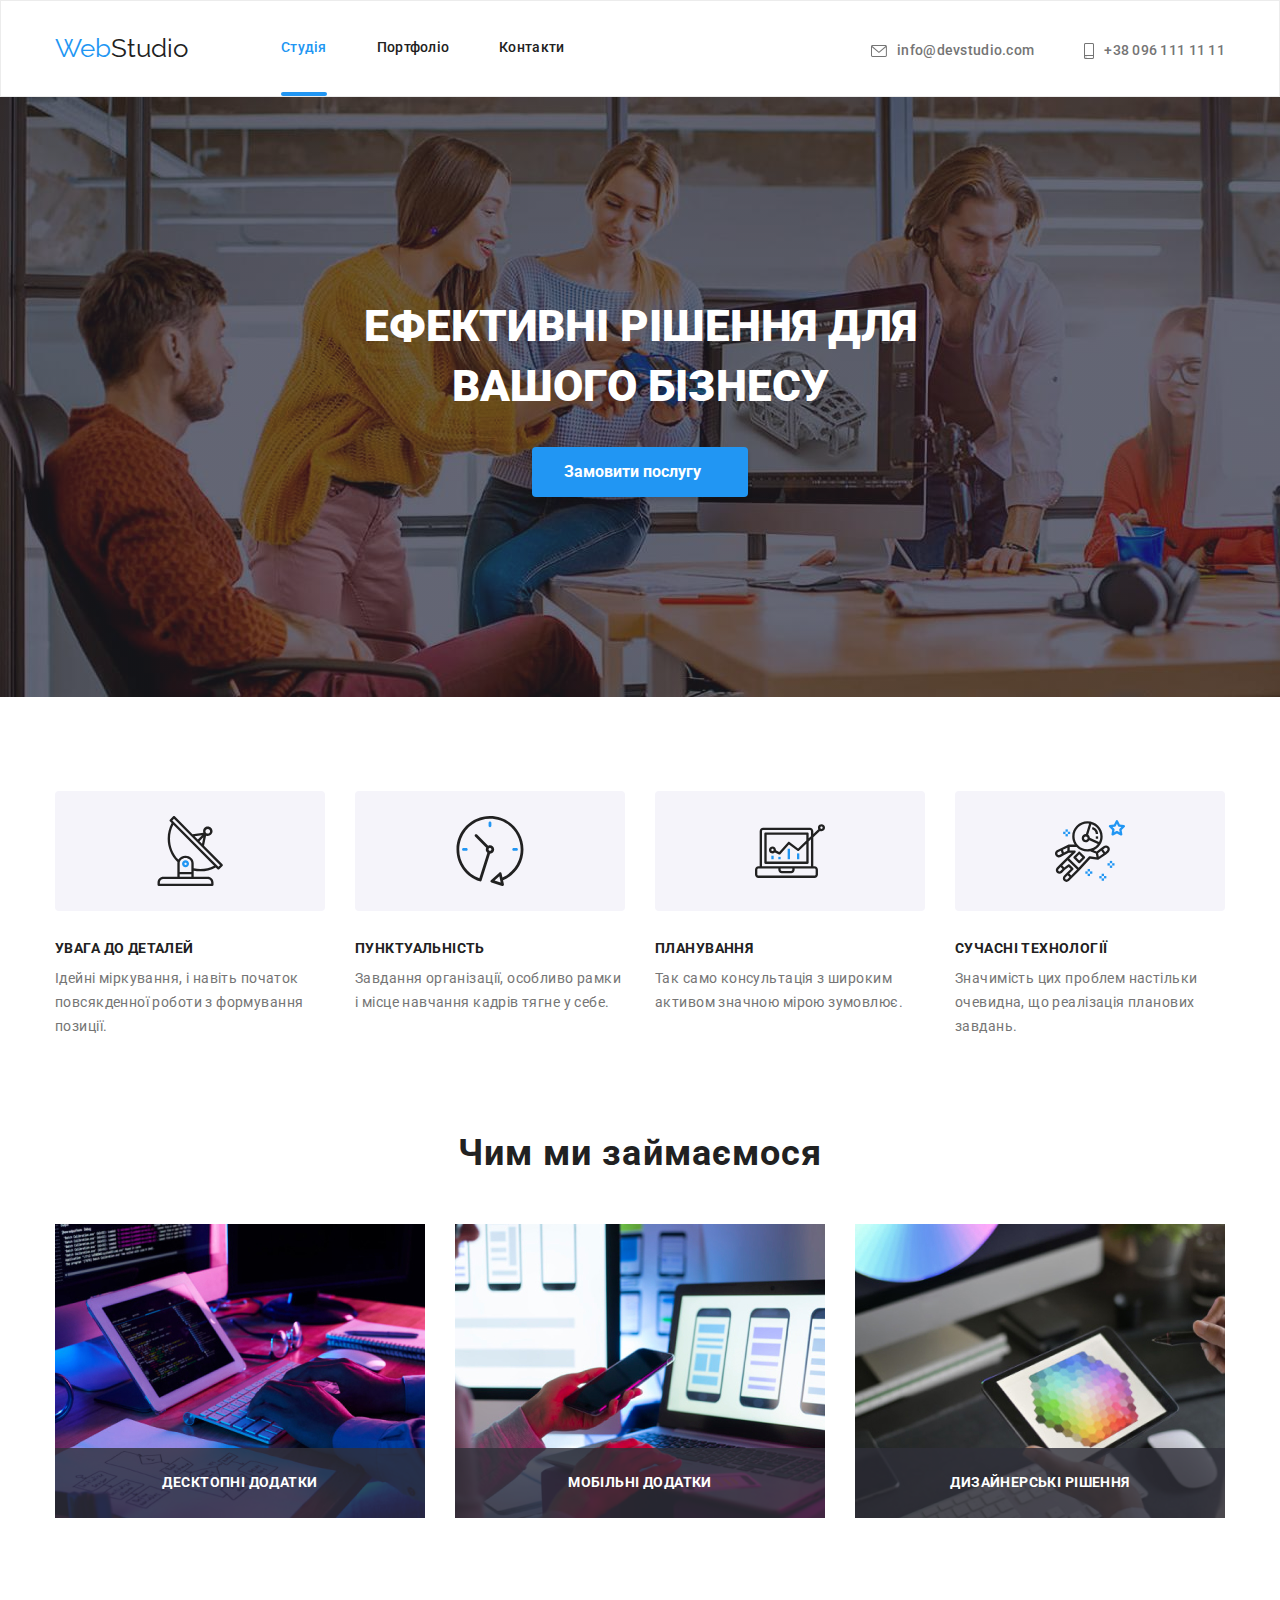
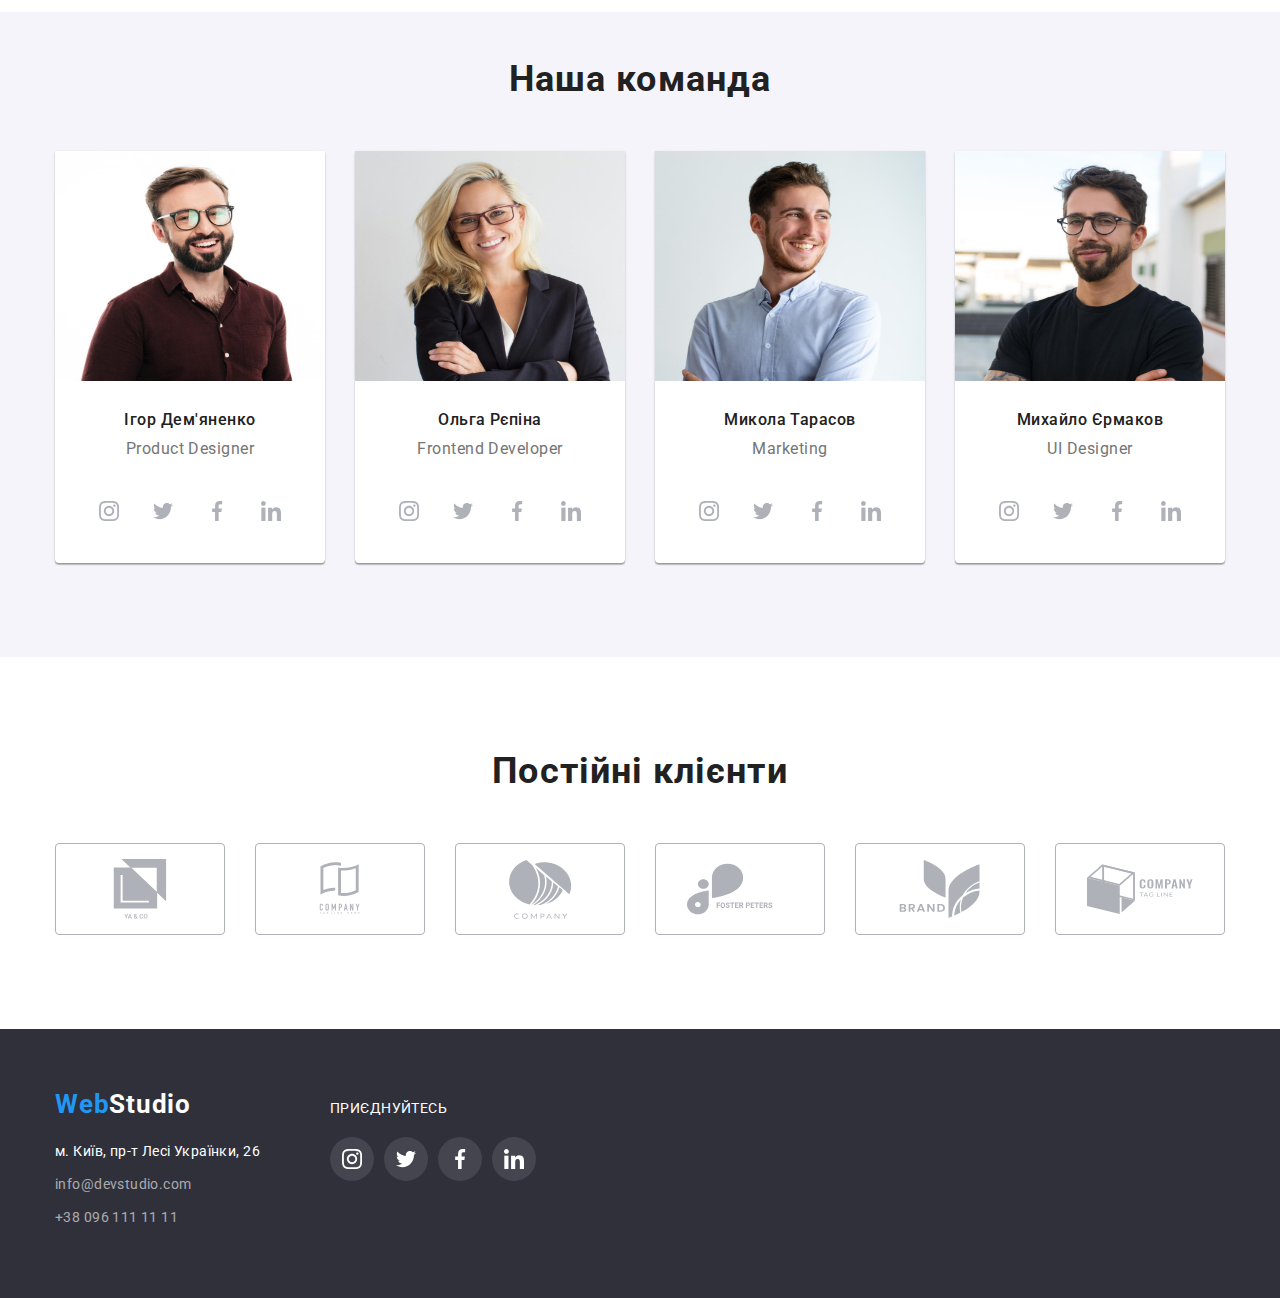
==== commit b5a3965d: "видалила transition-delay: 250ms;" ====
--- a/index.html
+++ b/index.html
@@ -497,7 +497,7 @@
     <span class="modal-form-field-desc">Пошта</span>
     <span class="modal-form-input-wrapper">
     <input 
-    type="text"
+    type="email"
     name="user_mail"  
     class="modal-form-input"
     required 
@@ -541,8 +541,4 @@
     <script src="./js/modal.js"></script>
 
 </body>
-</html>
-
-<svg class="social-list-icon" width="20" height="20">
-    
-</svg>+</html>--- a/css/styles.css
+++ b/css/styles.css
@@ -139,7 +139,6 @@
     transition-property: color;
     transition-duration: 250ms;
     transition-timing-function: cubic-bezier(0.4, 0, 0.2, 1);
-    transition-delay: 250ms;
 }
 
 .active {
@@ -187,7 +186,6 @@
     transition-property: fill;
     transition-duration: 250ms;
     transition-timing-function: cubic-bezier(0.4, 0, 0.2, 1);
-    transition-delay: 250ms;
 }
 
 .mail-header:hover .header-mail-icon {
@@ -217,7 +215,6 @@
     transition-property: color;
     transition-duration: 250ms;
     transition-timing-function: cubic-bezier(0.4, 0, 0.2, 1);
-    transition-delay: 250ms;
 }
 
 .mail-header:hover {
@@ -235,7 +232,6 @@
     transition-property: fill;
     transition-duration: 250ms;
     transition-timing-function: cubic-bezier(0.4, 0, 0.2, 1);
-    transition-delay: 250ms;
 }
 
 .tel-header:hover .header-tel-icon {
@@ -271,7 +267,6 @@
     transition-property: color;
     transition-duration: 250ms;
     transition-timing-function: cubic-bezier(0.4, 0, 0.2, 1);
-    transition-delay: 250ms;
 }
 
 .tel-header:hover {
@@ -334,7 +329,6 @@
     transition-property: background;
     transition-duration: 250ms;
     transition-timing-function: cubic-bezier(0.4, 0, 0.2, 1);
-    transition-delay: 250ms;
 }
 
 .button-primery:hover {
@@ -532,7 +526,6 @@
     transition-property: background, fill;
     transition-duration: 250ms;
     transition-timing-function: cubic-bezier(0.4, 0, 0.2, 1);
-    transition-delay: 250ms;
 }
 
 .social-list-icon {
@@ -541,7 +534,6 @@
     transition-property: fill;
     transition-duration: 250ms;
     transition-timing-function: cubic-bezier(0.4, 0, 0.2, 1);
-    transition-delay: 250ms;
 }
 
 .social-list-link:hover {
@@ -592,7 +584,6 @@
     transition-property: fill, border;
     transition-duration: 250ms;
     transition-timing-function: cubic-bezier(0.4, 0, 0.2, 1);
-    transition-delay: 250ms;
 }
 
 .client-icon {
@@ -601,7 +592,6 @@
     transition-property: fill;
     transition-duration: 250ms;
     transition-timing-function: cubic-bezier(0.4, 0, 0.2, 1);
-    transition-delay: 250ms;
 }
 
 .client-link:hover .client-icon {
@@ -659,7 +649,6 @@
     transition-property: color, background, box-shadow;
     transition-duration: 250ms;
     transition-timing-function: cubic-bezier(0.4, 0, 0.2, 1);
-    transition-delay: 250ms;
 }
 
 .button-secondary:hover {
@@ -688,7 +677,6 @@
     transition-property: box-shadow, transform;
     transition-duration: 250ms;
     transition-timing-function: cubic-bezier(0.4, 0, 0.2, 1);
-    transition-delay: 250ms;
 }
 
 
@@ -753,7 +741,6 @@
     transition-property: transform;
     transition-duration: 250ms;
     transition-timing-function: cubic-bezier(0.4, 0, 0.2, 1);
-    transition-delay: 250ms;
 }
 
 .project-link:hover .work-overlay {
@@ -820,7 +807,6 @@
     transition-property: color;
     transition-duration: 250ms;
     transition-timing-function: cubic-bezier(0.4, 0, 0.2, 1);
-    transition-delay: 250ms;
 }
 
 .white-address:hover {
@@ -843,7 +829,6 @@
     transition-property: color, transform;
     transition-duration: 250ms;
     transition-timing-function: cubic-bezier(0.4, 0, 0.2, 1);
-    transition-delay: 250ms;
 }
 
 .white-cont:hover {
@@ -889,7 +874,6 @@
     transition-property: background, transform;
     transition-duration: 250ms;
     transition-timing-function: cubic-bezier(0.4, 0, 0.2, 1);
-    transition-delay: 250ms;
 }
 
 .footer-social-list-link:hover {
@@ -980,7 +964,9 @@
     row-gap: 28px;
 }
 
-.modal-form-field {}
+.modal-form-field {
+
+}
 
 .modal-form-field-desc {
     display: block;
@@ -1033,7 +1019,12 @@
     }
 
 .modal-form-message {
-    width: 448px;
+    width: 70%;
+    height: 100px;
+    resize: none;
+
+}
+    /*width: 448px;
     height: 120px;
     resize: none;
     border: 1px solid rgba(33, 33, 33, 0.2);
@@ -1051,10 +1042,12 @@
     outline: none;
     border-color: var(--primary-text-color);
 }
+*/
 
 .modal-form-check-wrapper {
     display: flex;
     align-items: center;
+
 }
 
 .modal-form-check {}
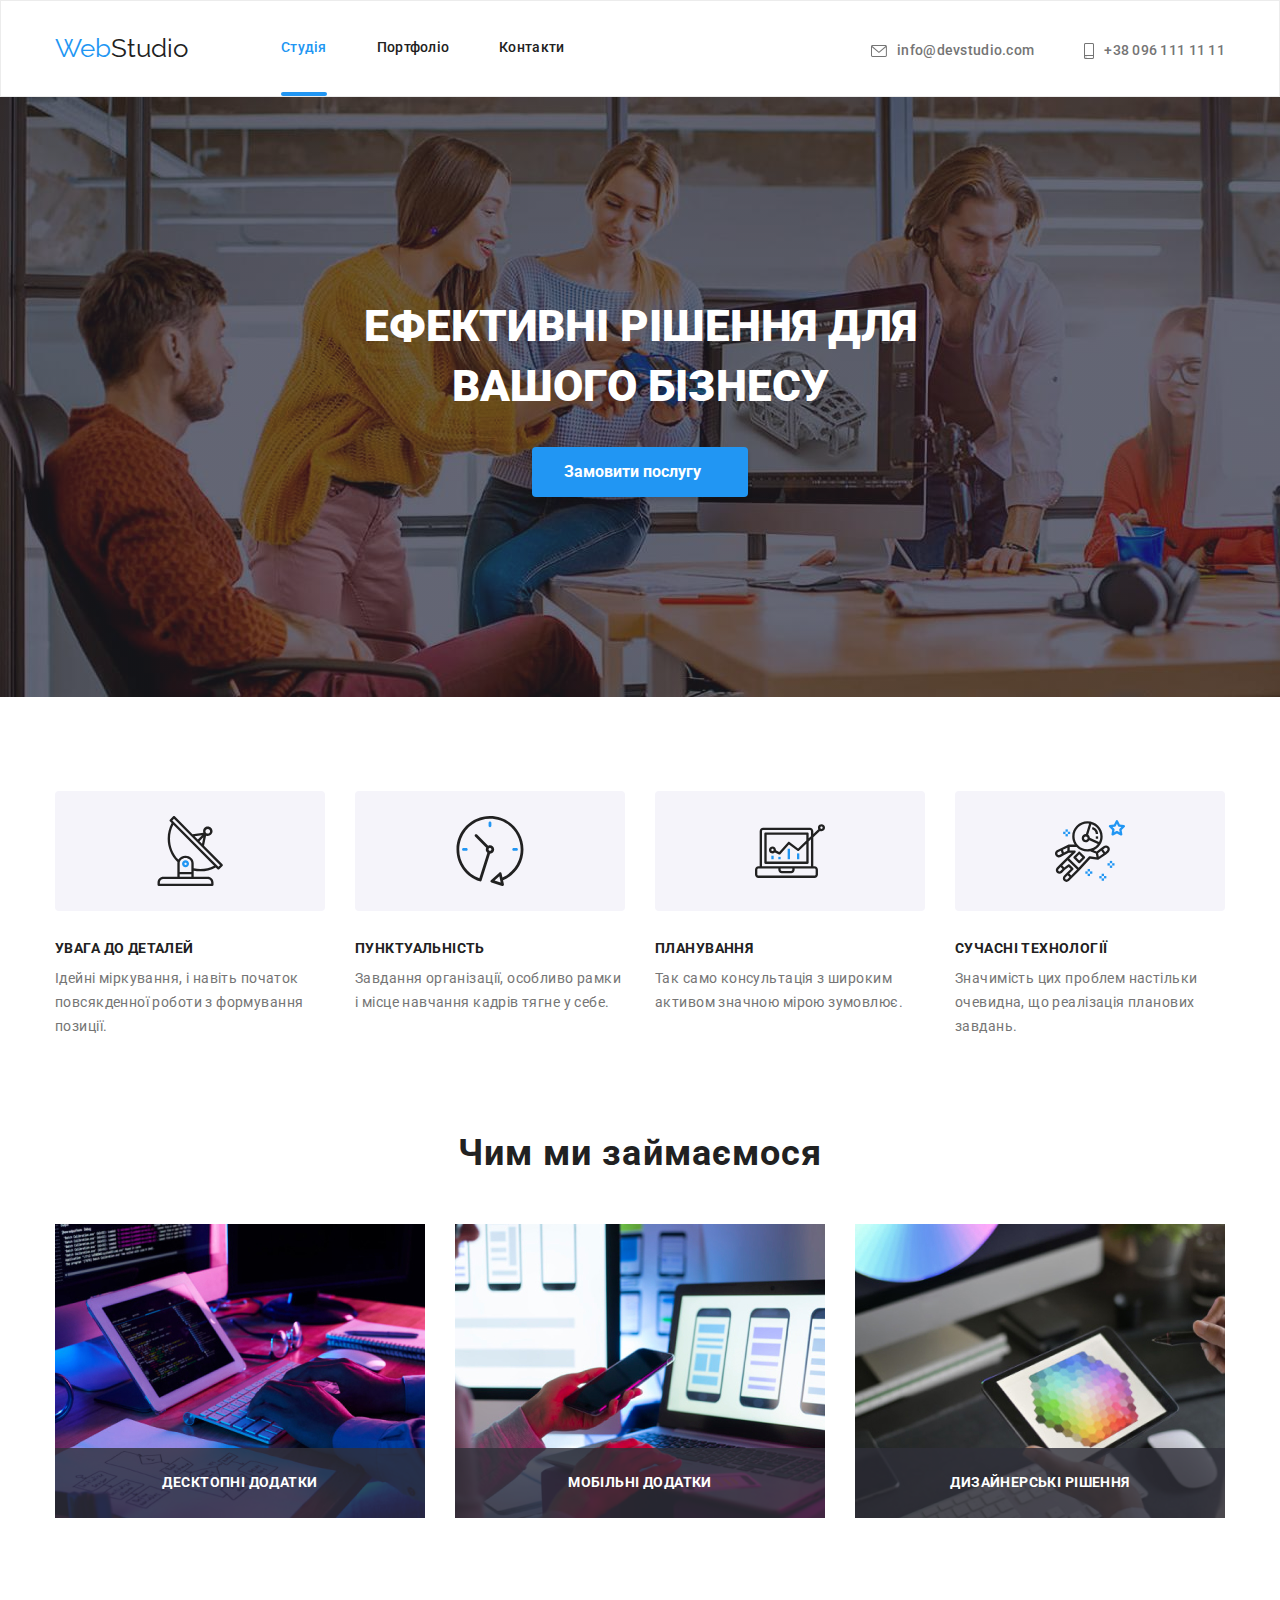
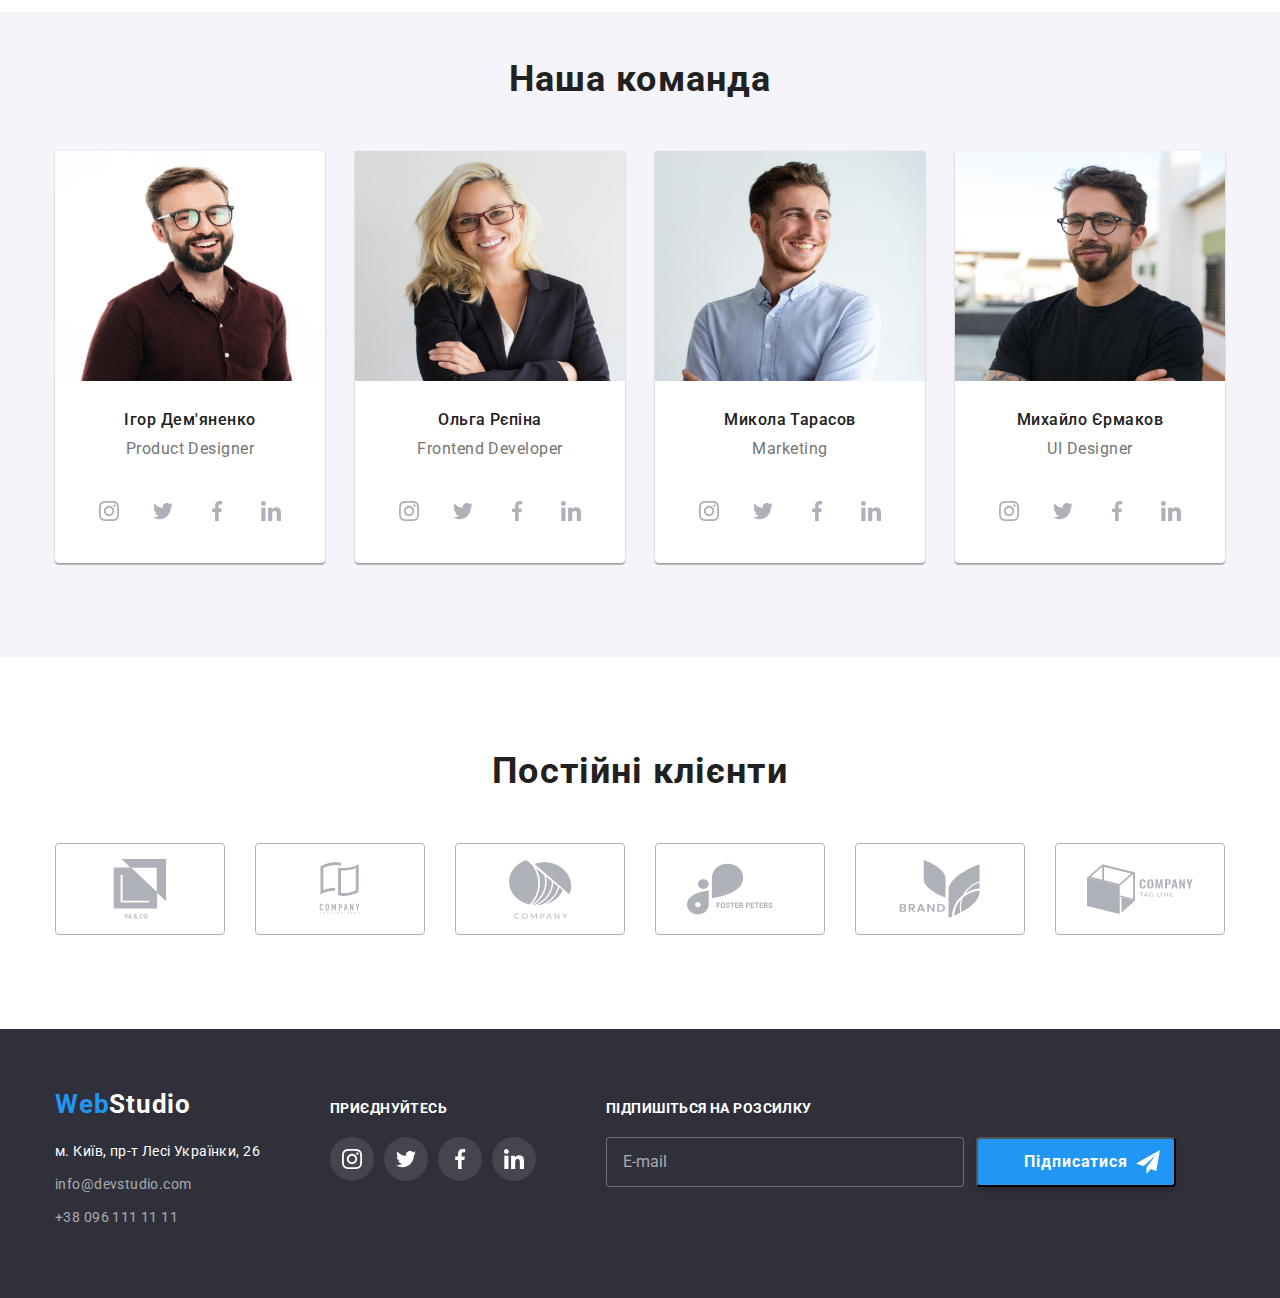
==== commit a161f331: "доробила модальне вікно" ====
--- a/index.html
+++ b/index.html
@@ -442,9 +442,36 @@
                     </li>
                 </ul>
             </div>
+<!-- ПІДПИСКА -->
+<div class="footer-subscribe">
+    <h2 class="footer-title subscribe-title">ПІДПИШІТЬСЯ НА РОЗСИЛКУ</h2> 
+<form class="footer-subscribe-form">
+    <lable form="subscribe">
+        <span class="footer-subscribe-form-wrapper">
+        <input class="footer-subscribe-input"
+        type="email"
+        id="subscribe"
+        name="mail-subscribe"
+        class="footer-subscribe-mail"
+        required
+        pattern="[email regex]"
+        placeholder="E-mail"
+    >
+    <svg class="footer-subscribe-icon" width="24" height="24">
+        <use href="./img/icons.svg#icon-icon-send"></use>
+    </svg>
+</span>
+</lable>
+     <button type="submit" class="footer-subscribe-btn">Підписатися</button>
+</form>
+</div>
+
         </div>
     </footer>
 
+
+
+<!-- ФОРМА ДЛЯ ЗАПОВнЕННЯ-->
     <div class="backdrop is-hidden" data-modal>
         <div class="modal">
             <button type="button" class="modal-close-btn" data-modal-close>
@@ -453,7 +480,7 @@
                 </svg>
             </button>
 
-<!-- ФОРМА ДЛЯ ЗАПОВнЕННЯ-->
+            
 <p class="modal-caption">Залиште свої дані, ми вам передзвонимо</p>
 <form class="modal-form">
     <label class="modal-form-field">
@@ -463,7 +490,6 @@
     name="user_name"
     type="text" 
     class="modal-form-input" 
-    placeholder="Ім'я"
     required
     pattern="[a-zA-Zа-яА-ЯіІїЇ]+"
     />
@@ -481,7 +507,6 @@
     name="user_phone_number" 
     type="tel" 
     class="modal-form-input" 
-    placeholder="096-000-11-22"
     pattern="[0-9]{3}-[0-9]{3}-[0-9]{2}-[0-9]{2}" 
     title="xxx-xxx-xx-xx" 
     required 
@@ -501,7 +526,6 @@
     name="user_mail"  
     class="modal-form-input"
     required 
-    placeholder="kit@i.ua"
     pattern="[email regex]" 
     />
     <svg class="modal-form-icon" width="18" height="18">
@@ -515,20 +539,20 @@
     <textarea 
     name="user_message" 
     class="modal-form-message" 
-    placeholder="Введіть текст">
-    </textarea>
+    placeholder="Введіть текст" 
+    ></textarea>
     </label>
 
     <label class="modal-form-check-wrapper">
     <input 
     name="user_policy" 
     type="checkbox" 
-    class="modal-form-check visually-hidden" 
+    class="modal-form-check visually-hidden"
     />
-    <svg class="modal-form-own-check" width="11" height="8">
-    <use class="modal-form-own-check-icon" href="./img/icons.svg#icon-Vector"></use>
+    <svg class="modal-form-own-check" width="16" height="15">
+    <use class="modal-form-own-check-icon" href="./img/icons.svg#icon-Vector-1"></use>
     </svg>
-    Погоджуюся з розсилкою та приймаю&nbsp;<a href="">Умови договору</a>
+    Погоджуюся з розсилкою та приймаю&nbsp; <a href="">Умови договору</a>
     </label>
 
     <button type="submit" class="modal-form-btn">Відправити</button>
--- a/css/styles.css
+++ b/css/styles.css
@@ -853,7 +853,7 @@
 .footer-social-list-title {
     font-family: 'Roboto';
     font-style: normal;
-    font-weight: 400;
+    font-weight: 700;
     font-size: 14px;
     line-height: 1.14;
     letter-spacing: 0.03em;
@@ -887,6 +887,86 @@
 .footer-social-icon {
     fill: #FFFFFF;
 }
+
+/* ====Підписка====*/
+
+.subscribe-title {
+    font-weight: 700;
+    font-size: 14px;
+    line-height: 1.14;
+    letter-spacing: 0.03em;
+    padding-bottom: 20px ;
+    text-transform: uppercase;
+    color: #FFFFFF;
+}
+
+.footer-subscribe {
+    display: block;
+    align-items: center;
+    margin-left: 70px;
+}
+
+.footer-subscribe-form {
+    display: flex;
+}
+
+.footer-subscribe-input {
+    width: 358px;
+    height: 50px;
+    background-color: #2F303A;
+    border: 1px solid rgba(255, 255, 255, 0.3);
+    border-radius: 4px;
+    padding-left: 16px;
+    transition-property: border-color;
+    transition-duration: 250ms;
+    transition-timing-function: cubic-bezier(0.4, 0, 0.2, 1);
+}
+
+.footer-subscribe-input::placeholder {
+font-size: 16px;
+line-height: 1.25;
+color: rgba(255, 255, 255, 0.6);
+}
+
+.footer-subscribe-input:hover,
+.footer-subscribe-input:focus {
+    border-color: var(--accent-color);
+}
+
+
+.footer-subscribe-btn {
+    font-weight: 700;
+    font-size: 16px;
+    line-height: 1.88px;
+
+    align-items: center;
+    display: block;
+    margin-left: 12px;
+    text-align: center;
+    letter-spacing: 0.06em;
+    color: #FFFFFF;
+
+    width: 200px;
+    height: 50px;
+    background: #2196F3;
+    box-shadow: 0px 4px 4px rgba(0, 0, 0, 0.15);
+    border-radius: 4px;
+}
+
+.footer-subscribe-form-wrapper {
+    position: relative;
+}
+
+.footer-subscribe-icon {
+    position: absolute;
+    fill: var(--white-text);
+    top: -13%;
+    left: 148%;
+    text-align: center;
+    font-family: 'Roboto';
+}
+
+
 
 /*========МОДАЛЬНЕ ВІКНО=========*/
 .backdrop {
@@ -918,6 +998,8 @@
     box-shadow: 0px 1px 3px rgba(0, 0, 0, 0.12), 0px 1px 1px rgba(0, 0, 0, 0.14), 0px 2px 1px rgba(0, 0, 0, 0.2);
     border-radius: 4px;
 
+    padding: 40px;
+
     transition-property: transform;
     transition-duration: 250ms;
     transition-timing-function: cubic-bezier(0.4, 0, 0.2, 1);
@@ -944,10 +1026,23 @@
 
 .modal-close-icon {
     fill: #000000;
-}
+
+    transition-property: fill;
+    transition-duration: 250ms;
+    transition-timing-function: cubic-bezier(0.4, 0, 0.2, 1);
+}
+.modal-close-icon:hover,
+.modal-close-icon:focus {
+    fill: var(--accent-color);
+}
+
+.modal-close-btn:hover + .modal-close-icon { fill: #2196F3;}
+.modal-close-btn:focus + .modal-close-icon { fill: #2196F3;}
+
 
 /*=========ФОРМА=======*/
 .modal-caption {
+
     font-weight: 700;
     font-size: 20px;
     line-height: 1.15;
@@ -955,13 +1050,13 @@
     letter-spacing: 0.03em;
     color: #212121;
     margin-bottom: 12px;
-    padding-top: 40px;
 }
 
 .modal-form {
     display: flex;
     flex-direction: column;
-    row-gap: 28px;
+    row-gap: 10px;
+    cursor: pointer;
 }
 
 .modal-form-field {
@@ -973,22 +1068,19 @@
     font-size: 12px;
     color: #757575;
     margin-bottom: 4px;
-    padding-left: 41px;
 }
 
 .modal-form-input-wrapper {
     position: relative;
     display: block;
-    padding-left: 41px;
-    padding-right: 39px;
 }
 
 .modal-form-input {
     width: 100%;
     height: 40px;
-    border: 1px solid gba(33, 33, 33, 0.2);
+    border: 1px solid rgba(33, 33, 33, 0.2);
     border-radius: 4px;
-    padding-left: 51px;
+    padding-left: 42px;
     transition-property: border-color;
     transition-duration: 250ms;
     transition-timing-function: cubic-bezier(0.4, 0, 0.2, 1);
@@ -996,95 +1088,100 @@
 
 .modal-form-input:focus {
     outline: none;
-    border-color: #2196F3;
-}
-
+    border-color: var(--accent-color);
+}
 
 .modal-form-icon {
-    fill: #212121;
     position: absolute;
     top: 50%;
-    left: 54px;
+    left: 12px;
     transform: translateY(-50%);
     display: block;
-    width: 18px;
-    height: 18px;
-    transition-property: background-color;
-    transition-duration: 250ms;
-    transition-timing-function: cubic-bezier(0.4, 0, 0.2, 1);
-    }
-    
-    .modal-form-input:focus+.modal-form-icon {
+    fill: #212121;
+    transition-property: fill;
+    transition-duration: 250ms;
+    transition-timing-function: cubic-bezier(0.4, 0, 0.2, 1);
+ }
+
+.modal-form-input:focus + .modal-form-icon {
     fill: #2196F3;
-    }
+}
 
 .modal-form-message {
-    width: 70%;
-    height: 100px;
-    resize: none;
-
-}
-    /*width: 448px;
+    width: 100%;
     height: 120px;
     resize: none;
+    padding-left: 16px;
     border: 1px solid rgba(33, 33, 33, 0.2);
-    background: #FFFFFF;
     border-radius: 4px;
     transition-property: border-color;
     transition-duration: 250ms;
     transition-timing-function: cubic-bezier(0.4, 0, 0.2, 1);
 }
 
-.modal-form-message::placeholder {
-    text-transform: uppercase;
-}
 .modal-form-message:focus {
     outline: none;
-    border-color: var(--primary-text-color);
-}
-*/
+    border-color: var(--accent-color);
+}
+
+
+.modal-form-message::placeholder {
+    color: rgba(117, 117, 117, 0.5);
+}
+
 
 .modal-form-check-wrapper {
     display: flex;
     align-items: center;
-
-}
-
-.modal-form-check {}
-
-.visually-hidden {}
+}
 
 .modal-form-own-check {
         border: 1px solid #303030;
         border-radius: 4px;
         cursor: pointer;
-        padding: 2px;
-        margin-right: 10px;
-}
+        margin-right: 7px;
+    }
 
 .modal-form-own-check-icon {
     display: none;
-    fill: #303030;
-}
-
+ 
+}
+
+.modal-form-check:checked + .modal-form-own-check {
+    background-color: var(--accent-color);
+}
+
+.modal-form-check:focus + .modal-form-own-check {
+    outline: #2196F3;
+}
+
+.modal-form-check:checked + .modal-form-own-check .modal-form-own-check-icon {
+    display: block;
+    fill: #FFFFFF;
+}
 
 .modal-form-btn {
 
-        min-width: 200px;
-        align-self: center;
-        padding: 12px 16px;
-        font-weight: 700;
-        font-size: 16px;
-        line-height: 1.88;    
-        letter-spacing: 0.06em;
-        text-transform: uppercase;
-        color: #FFFFFF;
-        background: #2196F3;
-        box-shadow: 0px 4px 4px rgba(0, 0, 0, 0.15);
-        border-radius: 4px;
+    padding: 10px 52px;
+    margin-top: 30px;
+    align-self:center;
+    font-family: 'Roboto';
+    font-weight: 700;
+    font-size: 16px;
+    line-height: 1.88;
+    letter-spacing: 0.06em;
+    color: #FFFFFF;
+    background: #2196F3;
+    box-shadow: 0px 4px 4px rgba(0, 0, 0, 0.15);
+    border-radius: 4px;
+    transition-property: background-color;
+    transition-duration: 250ms;
+    transition-timing-function: cubic-bezier(0.4, 0, 0.2, 1);
 }
 
 .modal-form-btn:hover,
 .modal-form-btn:focus {
     background-color: #188CE8;
-}+}
+
+/*=====Footer subscribe======*/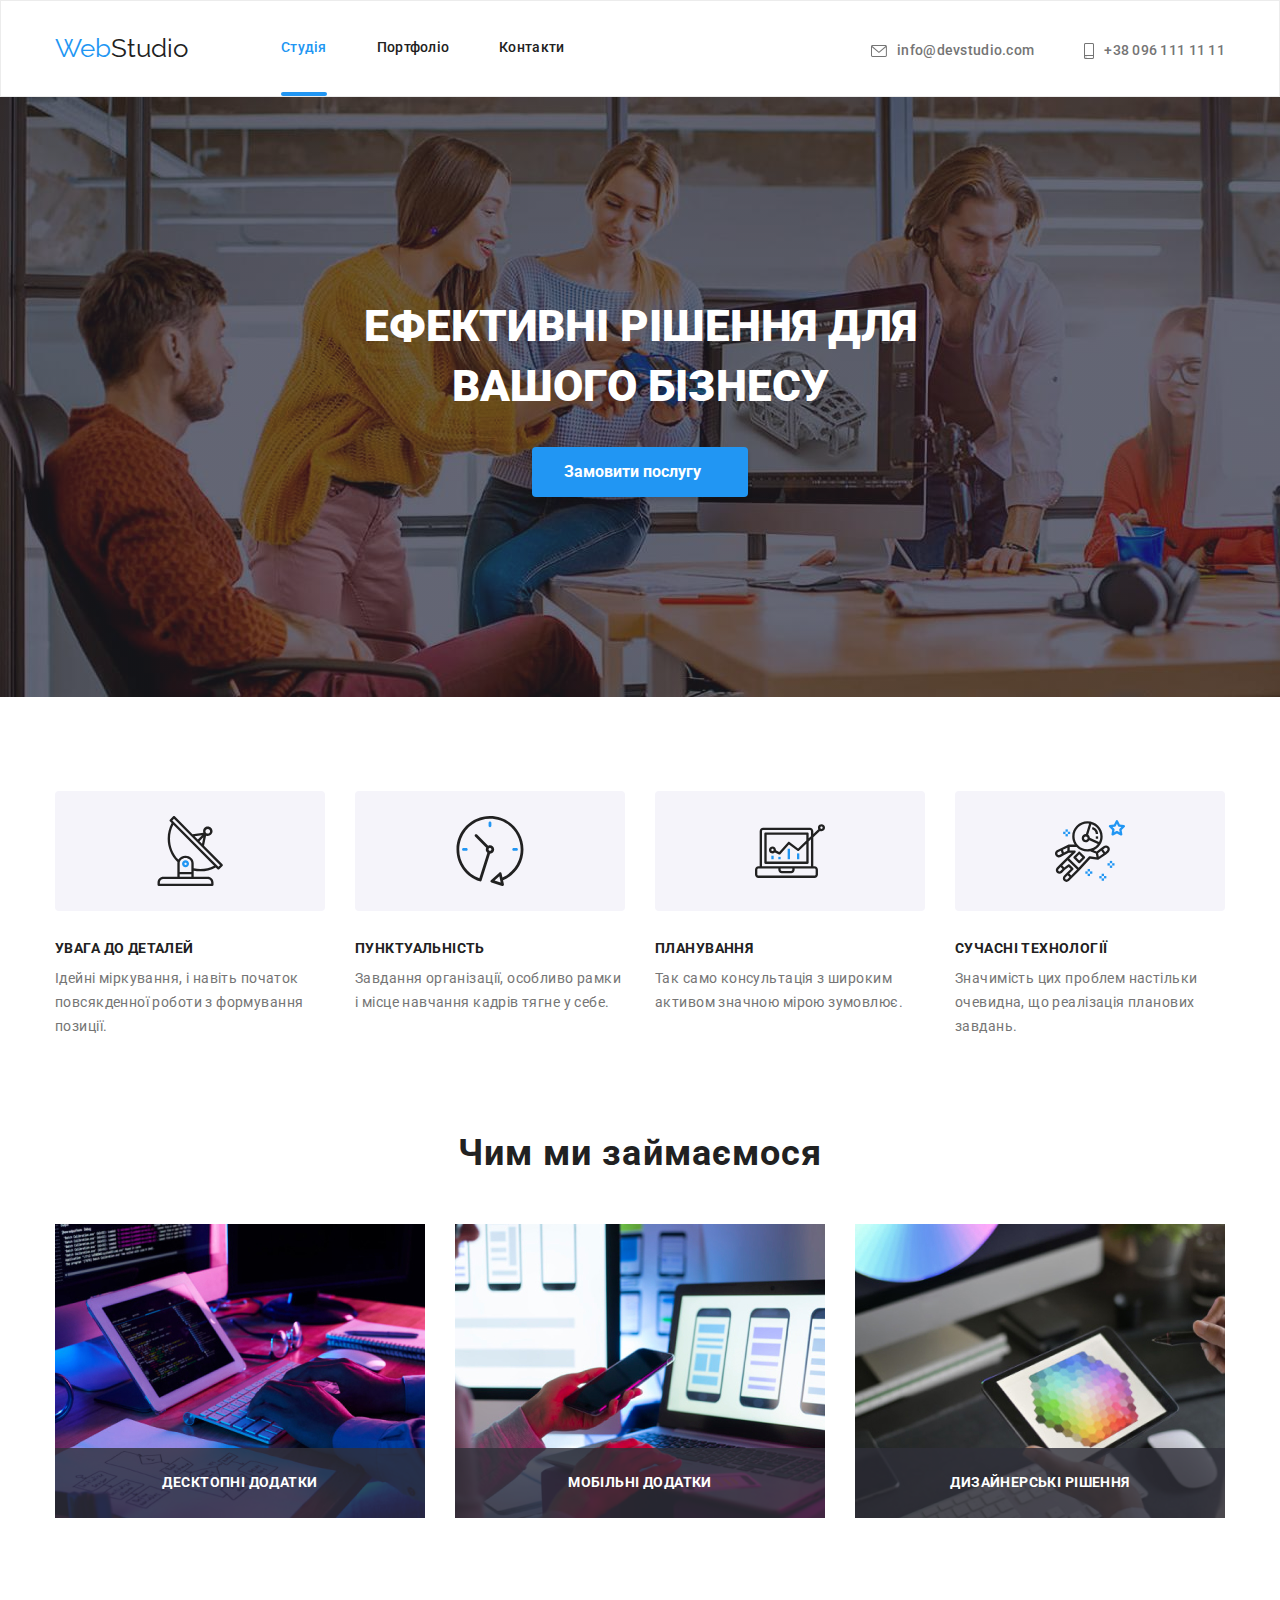
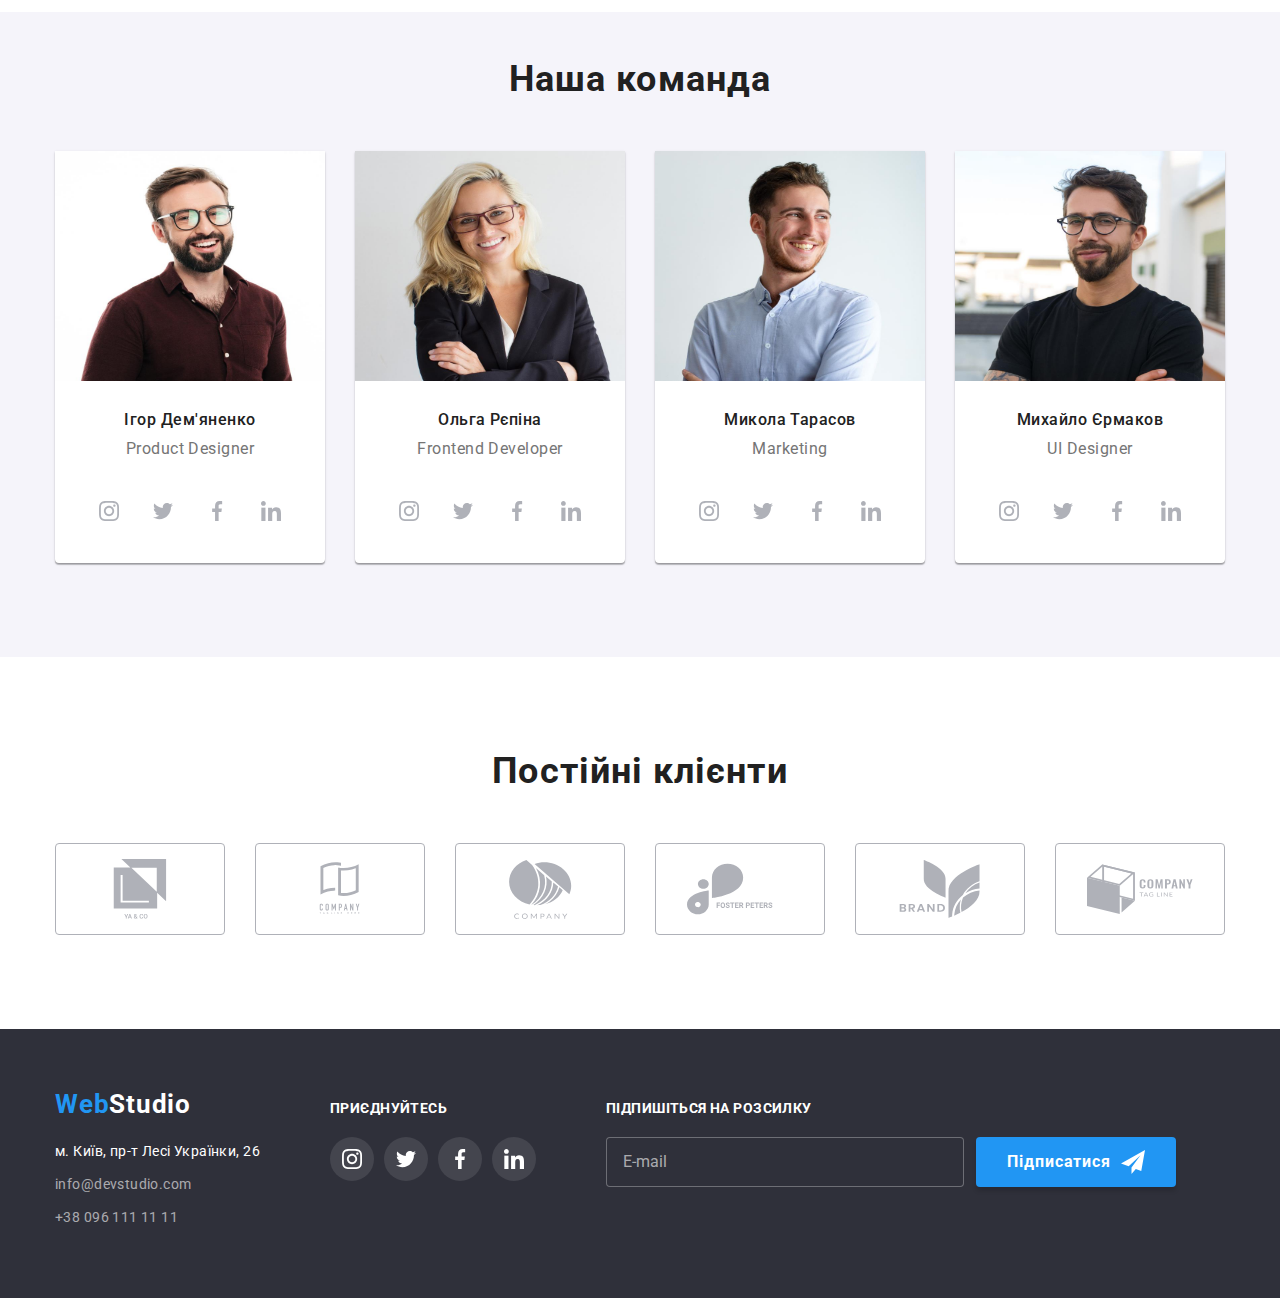
==== commit 4d8904d7: "доробила футер" ====
--- a/index.html
+++ b/index.html
@@ -18,7 +18,7 @@
 <body class="body">
 
     <header class="page-header">
-        <div class="container page-header-container">
+        <div class="container page-header_container">
             <nav class="page-navigation">
                 <a href="./index.html" class="logo cursor"><span class="web">Web</span><span
                         class="studio">Studio</span></a>
@@ -446,23 +446,22 @@
 <div class="footer-subscribe">
     <h2 class="footer-title subscribe-title">ПІДПИШІТЬСЯ НА РОЗСИЛКУ</h2> 
 <form class="footer-subscribe-form">
-    <lable form="subscribe">
+    <lable class="subscribe">
         <span class="footer-subscribe-form-wrapper">
         <input class="footer-subscribe-input"
         type="email"
-        id="subscribe"
+        
         name="mail-subscribe"
-        class="footer-subscribe-mail"
         required
         pattern="[email regex]"
         placeholder="E-mail"
     >
-    <svg class="footer-subscribe-icon" width="24" height="24">
-        <use href="./img/icons.svg#icon-icon-send"></use>
-    </svg>
+   
 </span>
 </lable>
-     <button type="submit" class="footer-subscribe-btn">Підписатися</button>
+     <button type="submit" class="footer-subscribe-btn">Підписатися<svg class="footer-subscribe-icon" width="24" height="24">
+        <use href="./img/icons.svg#icon-icon-send"></use>
+    </svg></button>
 </form>
 </div>
 
@@ -480,16 +479,15 @@
                 </svg>
             </button>
 
-            
+
 <p class="modal-caption">Залиште свої дані, ми вам передзвонимо</p>
 <form class="modal-form">
     <label class="modal-form-field">
     <span class="modal-form-field-desc">Імʼя*</span>
     <span class="modal-form-input-wrapper">
-    <input 
+    <input class="modal-form-input" 
     name="user_name"
     type="text" 
-    class="modal-form-input" 
     required
     pattern="[a-zA-Zа-яА-ЯіІїЇ]+"
     />
@@ -503,10 +501,9 @@
     <label class="modal-form-field">
     <span class="modal-form-field-desc">Телефон</span>
     <span class="modal-form-input-wrapper">
-    <input 
+    <input class="modal-form-input" 
     name="user_phone_number" 
     type="tel" 
-    class="modal-form-input" 
     pattern="[0-9]{3}-[0-9]{3}-[0-9]{2}-[0-9]{2}" 
     title="xxx-xxx-xx-xx" 
     required 
@@ -521,10 +518,9 @@
     <label class="modal-form-field">
     <span class="modal-form-field-desc">Пошта</span>
     <span class="modal-form-input-wrapper">
-    <input 
+    <input class="modal-form-input" 
     type="email"
     name="user_mail"  
-    class="modal-form-input"
     required 
     pattern="[email regex]" 
     />
@@ -536,9 +532,8 @@
 
     <label class="modal-form-field">
     <span class="modal-form-field-desc">Коментар</span>
-    <textarea 
+    <textarea class="modal-form-message" 
     name="user_message" 
-    class="modal-form-message" 
     placeholder="Введіть текст" 
     ></textarea>
     </label>
@@ -552,7 +547,7 @@
     <svg class="modal-form-own-check" width="16" height="15">
     <use class="modal-form-own-check-icon" href="./img/icons.svg#icon-Vector-1"></use>
     </svg>
-    Погоджуюся з розсилкою та приймаю&nbsp; <a href="">Умови договору</a>
+    Погоджуюся з розсилкою та приймаю&nbsp; <a class="modal-form-link" href="">Умови договору</a>
     </label>
 
     <button type="submit" class="modal-form-btn">Відправити</button>
--- a/css/styles.css
+++ b/css/styles.css
@@ -83,7 +83,7 @@
     border: 1px solid #ECECEC
 }
 
-.page-header-container {
+.page-header_container {
     display: flex;
     align-items: baseline;
     gap: 30px;
@@ -626,8 +626,6 @@
     justify-content: center;
 }
 
-/* .site-filter-item {
-} */
 
 .button-secondary {
     color: var(--primary-text-color);
@@ -752,8 +750,6 @@
 }
 
 
-.work-overlay-text {}
-
 /* ============ Футер ============*/
 
 .footer {
@@ -938,9 +934,12 @@
     font-weight: 700;
     font-size: 16px;
     line-height: 1.88px;
-
-    align-items: center;
-    display: block;
+    margin-left: 62px;
+
+    align-items: center;
+    display: flex;
+    justify-content: center;
+    align-items: center;
     margin-left: 12px;
     text-align: center;
     letter-spacing: 0.06em;
@@ -951,6 +950,8 @@
     background: #2196F3;
     box-shadow: 0px 4px 4px rgba(0, 0, 0, 0.15);
     border-radius: 4px;
+    outline: none;
+    border: none;
 }
 
 .footer-subscribe-form-wrapper {
@@ -958,12 +959,9 @@
 }
 
 .footer-subscribe-icon {
-    position: absolute;
     fill: var(--white-text);
-    top: -13%;
-    left: 148%;
-    text-align: center;
-    font-family: 'Roboto';
+    margin-left: 10px;
+ 
 }
 
 
@@ -1004,10 +1002,9 @@
     transition-duration: 250ms;
     transition-timing-function: cubic-bezier(0.4, 0, 0.2, 1);
 }
-
-/*.backdrop.is-hidden .modal {
-    transform: translate(-50%, -50%) scale(0);
-}*/
+.modal-form-link {
+    color: var(--accent-color);
+}
 
 .modal-close-btn {
     position: absolute;
@@ -1022,6 +1019,11 @@
     background-color: transparent;
     border: 1px solid #cccccc;
     padding: 0;
+    outline: none;
+
+    transition-property: background-color;
+    transition-duration: 250ms;
+    transition-timing-function: cubic-bezier(0.4, 0, 0.2, 1);
 }
 
 .modal-close-icon {
@@ -1031,13 +1033,16 @@
     transition-duration: 250ms;
     transition-timing-function: cubic-bezier(0.4, 0, 0.2, 1);
 }
-.modal-close-icon:hover,
-.modal-close-icon:focus {
-    fill: var(--accent-color);
-}
-
-.modal-close-btn:hover + .modal-close-icon { fill: #2196F3;}
-.modal-close-btn:focus + .modal-close-icon { fill: #2196F3;}
+/*
+.modal-close-btn:hover,
+.modal-close-btn:focus {
+    border: 1px solid var(--accent-color);
+}*/
+
+.modal-close-btn:hover .modal-close-icon,
+.modal-close-btn:focus .modal-close-icon { 
+    fill: #2196F3;
+}
 
 
 /*=========ФОРМА=======*/
@@ -1059,9 +1064,6 @@
     cursor: pointer;
 }
 
-.modal-form-field {
-
-}
 
 .modal-form-field-desc {
     display: block;
@@ -1073,6 +1075,7 @@
 .modal-form-input-wrapper {
     position: relative;
     display: block;
+    cursor: pointer;
 }
 
 .modal-form-input {
@@ -1081,6 +1084,7 @@
     border: 1px solid rgba(33, 33, 33, 0.2);
     border-radius: 4px;
     padding-left: 42px;
+    cursor: pointer;
     transition-property: border-color;
     transition-duration: 250ms;
     transition-timing-function: cubic-bezier(0.4, 0, 0.2, 1);
@@ -1111,6 +1115,7 @@
     width: 100%;
     height: 120px;
     resize: none;
+    padding-top: 12px;
     padding-left: 16px;
     border: 1px solid rgba(33, 33, 33, 0.2);
     border-radius: 4px;
@@ -1138,8 +1143,14 @@
 .modal-form-own-check {
         border: 1px solid #303030;
         border-radius: 4px;
-        cursor: pointer;
         margin-right: 7px;
+        font-family: 'Roboto';
+        font-style: normal;
+        font-weight: 400;
+        font-size: 14px;
+        line-height: 1.71;
+        letter-spacing: 0.03em;
+        color: #757575;
     }
 
 .modal-form-own-check-icon {
@@ -1161,19 +1172,23 @@
 }
 
 .modal-form-btn {
-
     padding: 10px 52px;
     margin-top: 30px;
     align-self:center;
+
     font-family: 'Roboto';
     font-weight: 700;
     font-size: 16px;
     line-height: 1.88;
     letter-spacing: 0.06em;
-    color: #FFFFFF;
-    background: #2196F3;
+    color:var(--white-text);
+
+    background: var(--accent-color);
     box-shadow: 0px 4px 4px rgba(0, 0, 0, 0.15);
     border-radius: 4px;
+    outline: none;
+    border: none;
+
     transition-property: background-color;
     transition-duration: 250ms;
     transition-timing-function: cubic-bezier(0.4, 0, 0.2, 1);
